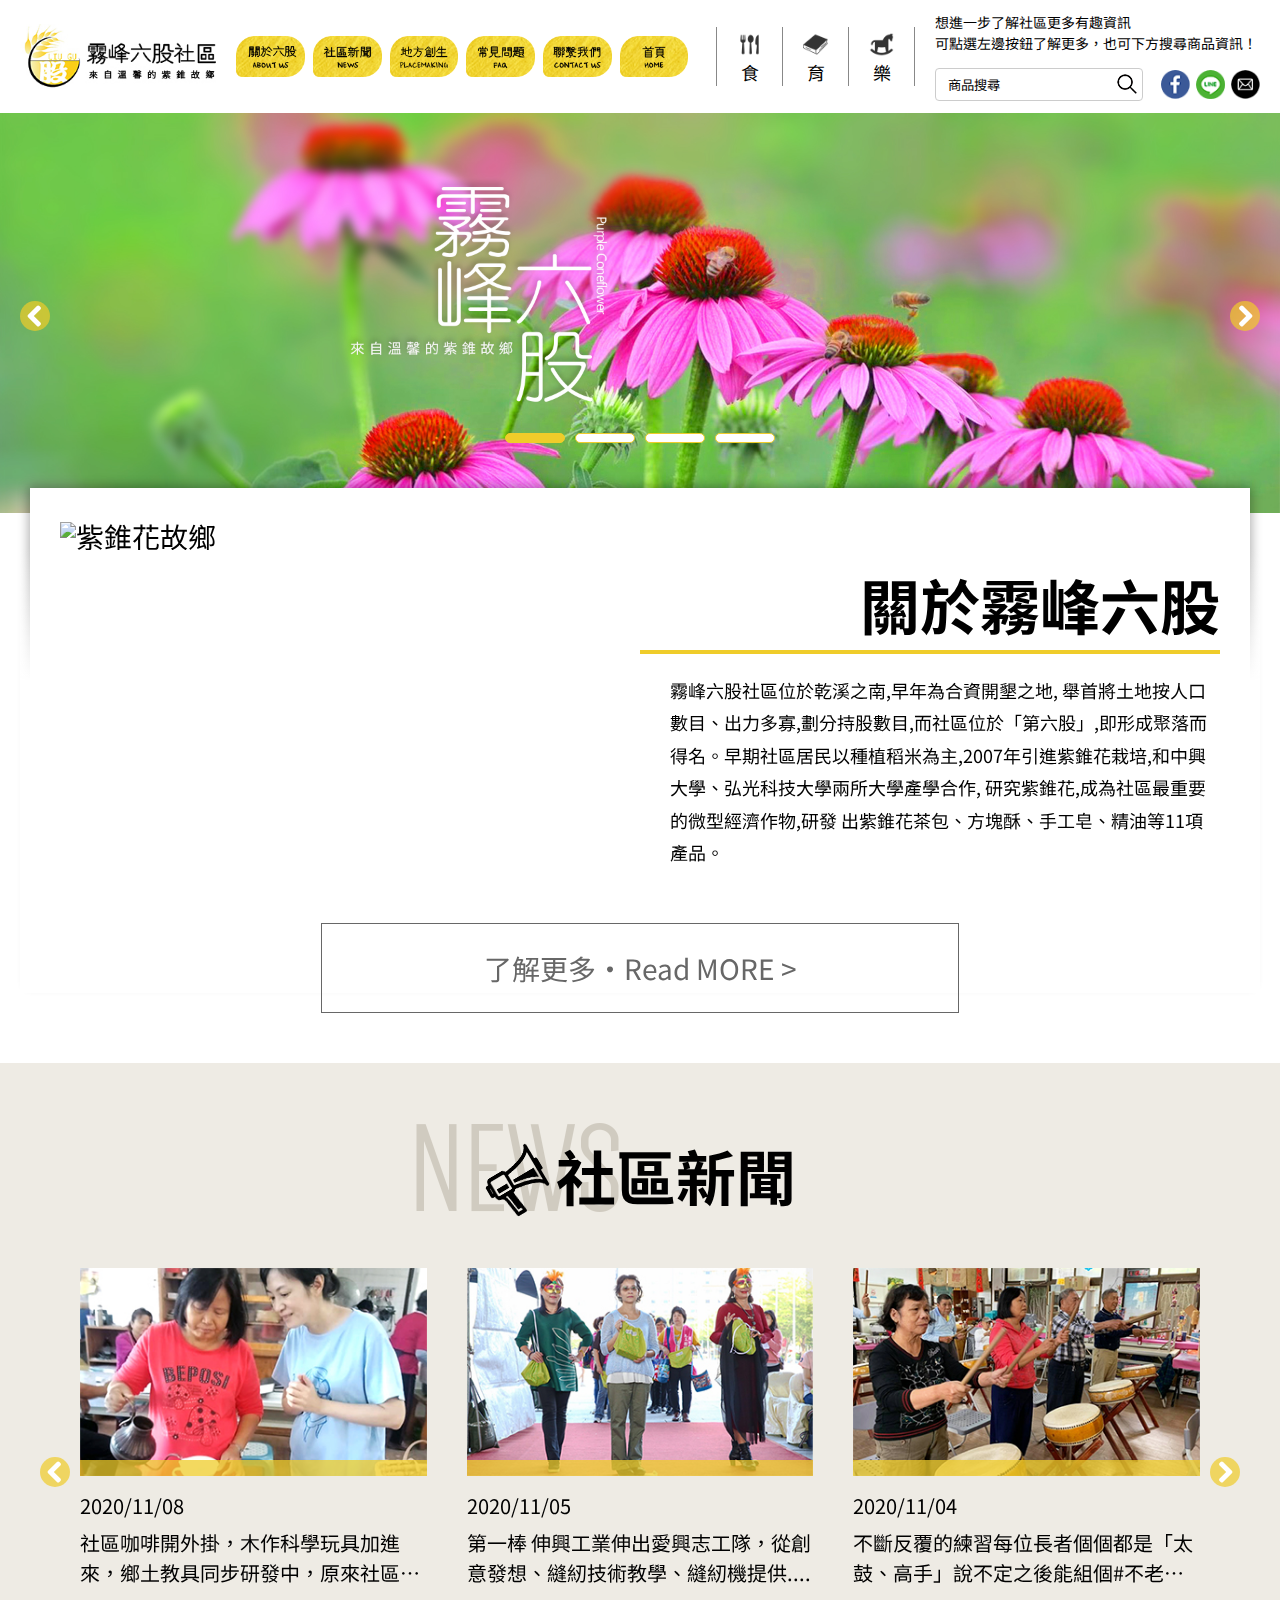
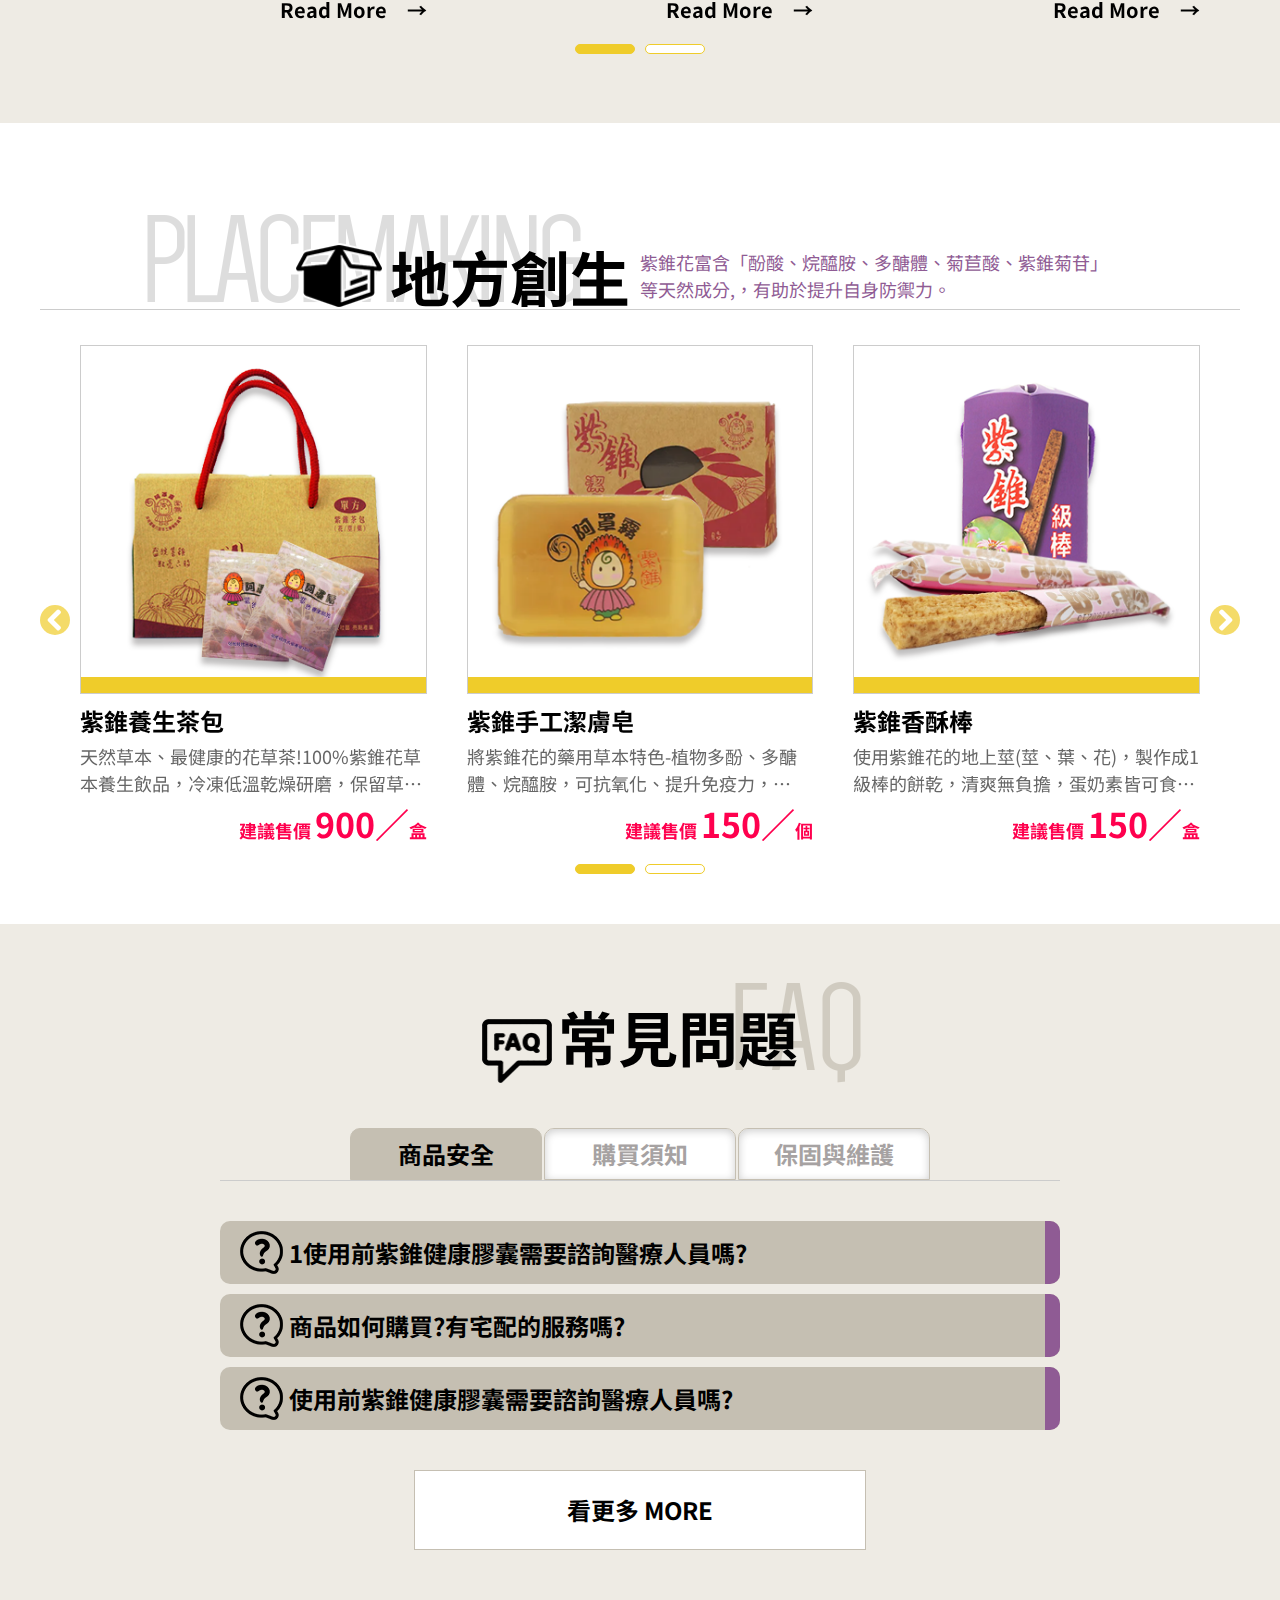
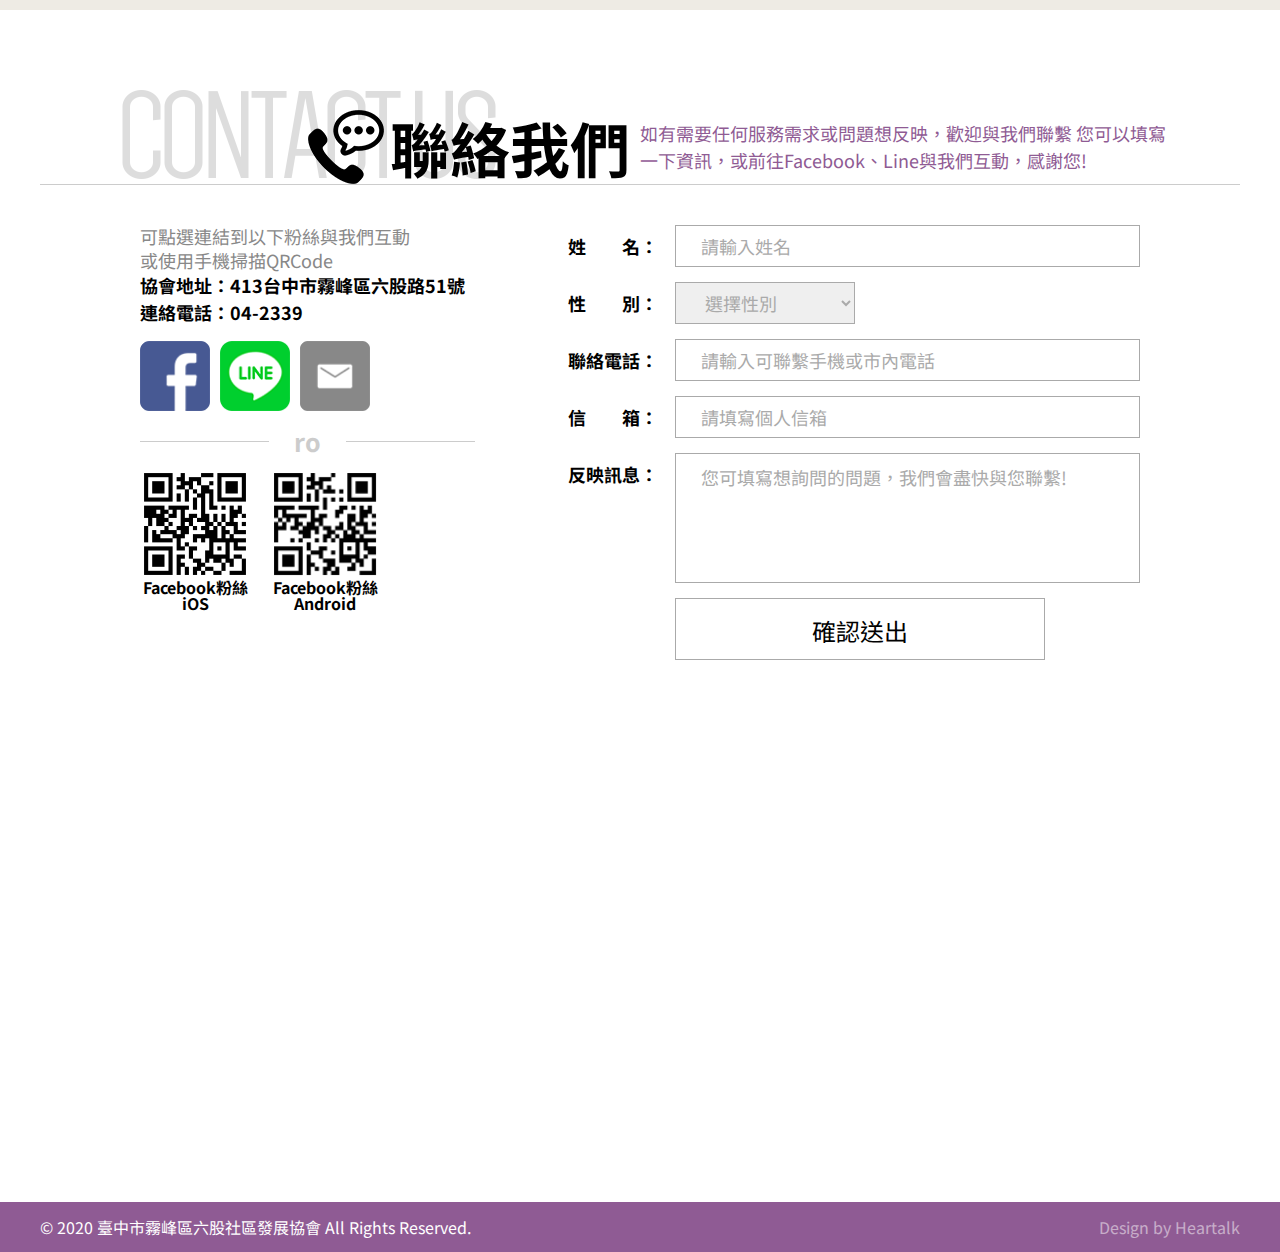
==== index.html @ 90fb8a0f "fix" ====
<!DOCTYPE html>
<html lang="zh-tw">
  <head>
    <meta charset="UTF-8"/>
    <meta name="viewport" content="width=device-width, initial-scale=1.0"/>
    <title>霧峰六股社區</title>
    <link rel="stylesheet" href="./css/css_reset.css"/>
    <link rel="stylesheet" href="./css/owl.carousel.min.css"/>
    <link rel="stylesheet" href="./css/owl.theme.default.min.css"/>
    <link rel="stylesheet" href="./css/index.css"/>
    <link rel="stylesheet" href="./css/header.css"/>
    <link rel="stylesheet" href="./css/onesection.css"/>
    <link rel="stylesheet" href="./css/twosection.css"/>
    <link rel="stylesheet" href="./css/footer.css"/>
    <link rel="icon" type="image/x-icon" href="./images/favicon.ico"/>
  </head>
  <body>
    <header class="header">
      <div class="header-logo"><img src="./images/logo.jpg" alt="logo"/></div>
      <div class="header-nav">
        <div class="menu"><a class="menu-item" id="aboutus" href="#"><img src="./images/btn-1.png" alt="關於六股"/></a><a class="menu-item" id="news" href="#"><img src="./images/btn-2.png" alt="社區新聞"/></a><a class="menu-item" id="product" href="#"><img src="./images/btn-3.png" alt="地方創生"/></a><a class="menu-item" id="faq" href="#"><img src="./images/btn-4.png" alt="常見問題"/></a><a class="menu-item" id="contact" href="#"><img src="./images/btn-5.png" alt="聯繫我們"/></a><a class="menu-item" id="index" href="#"><img src="./images/btn-6.png" alt="首頁"/></a></div>
        <div class="info"><a class="info-item" href="#" target="_blank"><img src="./images/food.png" alt="食"/>
            <p>食</p></a><a class="info-item" href="#" target="_blank"><img src="./images/book.png" alt="育"/>
            <p>育</p></a><a class="info-item" href="#" target="_blank"><img src="./images/toy.png" alt="樂"/>
            <p>樂</p></a></div>
        <div class="other">
          <div class="other-top">想進一步了解社區更多有趣資訊<br/>可點選左邊按鈕了解更多，也可下方搜尋商品資訊！</div>
          <div class="other-bottom">
            <div class="search">
              <input class="searchBox" type="text" placeholder="商品搜尋"/><a class="searchBox-btn" href="#" target="_blank"><img src="./images/zoom.png" alt="放大鏡"/></a>
            </div>
            <div class="social"><a class="social-item" href="#" target="_blank"><img src="./images/fb.png" alt="facebook"/></a><a class="social-item" href="#" target="_blank"><img src="./images/line.png" alt="line"/></a><a class="social-item" href="#" target="_blank"><img src="./images/mail.png" alt="mail"/></a></div>
          </div>
        </div>
      </div>
    </header>
    <section class="banner">
      <div class="carousel-arrow arrow-left" id="banner-left">
        <div class="svg-box">
          <svg x="0px" y="0px" viewBox="0 0 80 80">
            <g>
              <circle class="st0" cx="40" cy="40" r="40"></circle>
              <path class="st1" d="M58.37,43.29l-23.54,23.5c-0.89,0.89-1.97,1.34-3.25,1.34c-1.28,0-2.36-0.45-3.25-1.34l-2.74-2.71    c-0.89-0.94-1.34-2.03-1.34-3.29c0-1.28,0.45-2.36,1.34-3.25L43.13,40L25.58,22.49c-0.89-0.94-1.34-2.03-1.34-3.29    c0-1.28,0.45-2.36,1.34-3.25l2.74-2.71c0.87-0.91,1.95-1.37,3.25-1.37s2.38,0.46,3.25,1.37l23.54,23.51    c0.89,0.89,1.34,1.97,1.34,3.25C59.71,41.25,59.26,42.35,58.37,43.29z"></path>
            </g>
          </svg>
        </div>
      </div>
      <div class="carousel-arrow arrow-right" id="banner-right">
        <div class="svg-box">
          <svg x="0px" y="0px" viewBox="0 0 80 80">
            <g>
              <circle class="st0" cx="40" cy="40" r="40"></circle>
              <path class="st1" d="M58.37,43.29l-23.54,23.5c-0.89,0.89-1.97,1.34-3.25,1.34c-1.28,0-2.36-0.45-3.25-1.34l-2.74-2.71    c-0.89-0.94-1.34-2.03-1.34-3.29c0-1.28,0.45-2.36,1.34-3.25L43.13,40L25.58,22.49c-0.89-0.94-1.34-2.03-1.34-3.29    c0-1.28,0.45-2.36,1.34-3.25l2.74-2.71c0.87-0.91,1.95-1.37,3.25-1.37s2.38,0.46,3.25,1.37l23.54,23.51    c0.89,0.89,1.34,1.97,1.34,3.25C59.71,41.25,59.26,42.35,58.37,43.29z"></path>
            </g>
          </svg>
        </div>
      </div>
      <div class="owl-carousel" id="banner-carousel">
        <div class="banner-item">
          <figure class="pic"><img src="./images/banner01.jpg" alt="banner"/></figure>
        </div>
        <div class="banner-item">
          <figure class="pic"><img src="./images/banner01.jpg" alt="banner"/></figure>
        </div>
        <div class="banner-item">
          <figure class="pic"><img src="./images/banner01.jpg" alt="banner"/></figure>
        </div>
        <div class="banner-item">
          <figure class="pic"><img src="./images/banner01.jpg" alt="banner"/></figure>
        </div>
      </div>
    </section>
    <section class="aboutus">
      <div class="wrapper">
        <div class="about">
          <div class="about-bg"></div>
          <div class="about-main">
            <div class="about-img"><img src="./images/aboutus-img.jpg" alt="紫錐花故鄉"/></div>
            <div class="about-content">
              <div class="title">關於霧峰六股</div>
              <p class="about-text">霧峰六股社區位於乾溪之南,早年為合資開墾之地, 舉首將土地按人口數目、出力多寡,劃分持股數目,而社區位於「第六股」,即形成聚落而得名。早期社區居民以種植稻米為主,2007年引進紫錐花栽培,和中興大學、弘光科技大學兩所大學產學合作, 研究紫錐花,成為社區最重要的微型經濟作物,研發 出紫錐花茶包、方塊酥、手工皂、精油等11項產品。</p>
            </div>
          </div><a class="btn" href="#" target="_blank">了解更多‧Read MORE ></a>
        </div>
      </div>
    </section>
    <section class="news">
      <div class="wrapper">
        <div class="title">
          <div class="main-title">
            <figure class="icon"><img src="./images/news_title_icon.png" alt="大聲公"/></figure>
            <p>社區新聞</p>
          </div>
        </div>
        <div class="news-box">
          <div class="carousel-arrow arrow-left" id="news-left">
            <div class="svg-box">
              <svg x="0px" y="0px" viewBox="0 0 80 80">
                <g>
                  <circle class="st0" cx="40" cy="40" r="40"></circle>
                  <path class="st1" d="M58.37,43.29l-23.54,23.5c-0.89,0.89-1.97,1.34-3.25,1.34c-1.28,0-2.36-0.45-3.25-1.34l-2.74-2.71    c-0.89-0.94-1.34-2.03-1.34-3.29c0-1.28,0.45-2.36,1.34-3.25L43.13,40L25.58,22.49c-0.89-0.94-1.34-2.03-1.34-3.29    c0-1.28,0.45-2.36,1.34-3.25l2.74-2.71c0.87-0.91,1.95-1.37,3.25-1.37s2.38,0.46,3.25,1.37l23.54,23.51    c0.89,0.89,1.34,1.97,1.34,3.25C59.71,41.25,59.26,42.35,58.37,43.29z"></path>
                </g>
              </svg>
            </div>
          </div>
          <div class="carousel-arrow arrow-right" id="news-right">
            <div class="svg-box">
              <svg x="0px" y="0px" viewBox="0 0 80 80">
                <g>
                  <circle class="st0" cx="40" cy="40" r="40"></circle>
                  <path class="st1" d="M58.37,43.29l-23.54,23.5c-0.89,0.89-1.97,1.34-3.25,1.34c-1.28,0-2.36-0.45-3.25-1.34l-2.74-2.71    c-0.89-0.94-1.34-2.03-1.34-3.29c0-1.28,0.45-2.36,1.34-3.25L43.13,40L25.58,22.49c-0.89-0.94-1.34-2.03-1.34-3.29    c0-1.28,0.45-2.36,1.34-3.25l2.74-2.71c0.87-0.91,1.95-1.37,3.25-1.37s2.38,0.46,3.25,1.37l23.54,23.51    c0.89,0.89,1.34,1.97,1.34,3.25C59.71,41.25,59.26,42.35,58.37,43.29z"></path>
                </g>
              </svg>
            </div>
          </div>
          <div class="owl-carousel" id="news-carousel">
            <div class="news-item">
              <figure class="pic"><img src="./images/news01.jpg" alt="news"/></figure>
              <div class="info">
                <div class="date">2020/11/08</div>
                <div class="txt">社區咖啡開外掛，木作科學玩具加進來，鄉土教具同步研發中，原來社區咖啡....</div>
                <div class="more"><a href="#" target="_blank">Read More　→</a></div>
              </div>
            </div>
            <div class="news-item">
              <figure class="pic"><img src="./images/news02.jpg" alt="news"/></figure>
              <div class="info">
                <div class="date">2020/11/05</div>
                <div class="txt">第一棒 伸興工業伸出愛興志工隊，從創意發想、縫紉技術教學、縫紉機提供....</div>
                <div class="more"><a href="#" target="_blank">Read More　→</a></div>
              </div>
            </div>
            <div class="news-item">
              <figure class="pic"><img src="./images/news03.jpg" alt="news"/></figure>
              <div class="info">
                <div class="date">2020/11/04</div>
                <div class="txt">不斷反覆的練習每位長者個個都是「太鼓、高手」說不定之後能組個#不老太鼓隊...</div>
                <div class="more"><a href="#" target="_blank">Read More　→</a></div>
              </div>
            </div>
            <div class="news-item">
              <figure class="pic"><img src="./images/news01.jpg" alt="news"/></figure>
              <div class="info">
                <div class="date">2020/11/08</div>
                <div class="txt">社區咖啡開外掛，木作科學玩具加進來，鄉土教具同步研發中，原來社區咖啡....</div>
                <div class="more"><a href="#" target="_blank">Read More　→</a></div>
              </div>
            </div>
          </div>
        </div>
      </div>
    </section>
    <section class="product">
      <div class="wrapper">
        <div class="title">
          <div class="main-title">
            <figure class="icon"><img src="./images/product_title_icon.png" alt="包裹"/></figure>
            <p>地方創生</p>
          </div>
          <div class="title-intro">
            <p>紫錐花富含「酚酸、烷醯胺、多醣體、菊苣酸、紫錐菊苷」等天然成分,，有助於提升自身防禦力。</p>
          </div>
        </div>
        <div class="product-box">
          <div class="carousel-arrow arrow-left" id="product-left">
            <div class="svg-box">
              <svg x="0px" y="0px" viewBox="0 0 80 80">
                <g>
                  <circle class="st0" cx="40" cy="40" r="40"></circle>
                  <path class="st1" d="M58.37,43.29l-23.54,23.5c-0.89,0.89-1.97,1.34-3.25,1.34c-1.28,0-2.36-0.45-3.25-1.34l-2.74-2.71    c-0.89-0.94-1.34-2.03-1.34-3.29c0-1.28,0.45-2.36,1.34-3.25L43.13,40L25.58,22.49c-0.89-0.94-1.34-2.03-1.34-3.29    c0-1.28,0.45-2.36,1.34-3.25l2.74-2.71c0.87-0.91,1.95-1.37,3.25-1.37s2.38,0.46,3.25,1.37l23.54,23.51    c0.89,0.89,1.34,1.97,1.34,3.25C59.71,41.25,59.26,42.35,58.37,43.29z"></path>
                </g>
              </svg>
            </div>
          </div>
          <div class="carousel-arrow arrow-right" id="product-right">
            <div class="svg-box">
              <svg x="0px" y="0px" viewBox="0 0 80 80">
                <g>
                  <circle class="st0" cx="40" cy="40" r="40"></circle>
                  <path class="st1" d="M58.37,43.29l-23.54,23.5c-0.89,0.89-1.97,1.34-3.25,1.34c-1.28,0-2.36-0.45-3.25-1.34l-2.74-2.71    c-0.89-0.94-1.34-2.03-1.34-3.29c0-1.28,0.45-2.36,1.34-3.25L43.13,40L25.58,22.49c-0.89-0.94-1.34-2.03-1.34-3.29    c0-1.28,0.45-2.36,1.34-3.25l2.74-2.71c0.87-0.91,1.95-1.37,3.25-1.37s2.38,0.46,3.25,1.37l23.54,23.51    c0.89,0.89,1.34,1.97,1.34,3.25C59.71,41.25,59.26,42.35,58.37,43.29z"></path>
                </g>
              </svg>
            </div>
          </div>
          <div class="owl-carousel" id="product-carousel">
            <div class="product-item">
              <div class="pic" style="background-image: url('./images/product_pic_01.png')"></div>
              <div class="info">
                <div class="name">紫錐養生茶包</div>
                <div class="txt">天然草本、最健康的花草茶!100%紫錐花草本養生飲品，冷凍低溫乾燥研磨，保留草本營....</div>
                <div class="price">建議售價  <span class="big">900／</span>盒</div>
              </div>
            </div>
            <div class="product-item">
              <div class="pic" style="background-image: url('./images/product_pic_02.png')"></div>
              <div class="info">
                <div class="name">紫錐手工潔膚皂</div>
                <div class="txt">將紫錐花的藥用草本特色-植物多酚、多醣體、烷醯胺，可抗氧化、提升免疫力，100%紫錐花...</div>
                <div class="price">建議售價 <span class="big">150／</span>個</div>
              </div>
            </div>
            <div class="product-item">
              <div class="pic" style="background-image: url('./images/product_pic_03.png')"></div>
              <div class="info">
                <div class="name">紫錐香酥棒</div>
                <div class="txt">使用紫錐花的地上莖(莖、葉、花)，製作成1級棒的餅乾，清爽無負擔，蛋奶素皆可食用....</div>
                <div class="price">建議售價 <span class="big">150／</span>盒</div>
              </div>
            </div>
            <div class="product-item">
              <div class="pic" style="background-image: url('./images/product_pic_03.png')"></div>
              <div class="info">
                <div class="name">紫錐香酥棒</div>
                <div class="txt">使用紫錐花的地上莖(莖、葉、花)，製作成1級棒的餅乾，清爽無負擔，蛋奶素皆可食用....</div>
                <div class="price">建議售價 <span class="big">150／</span>盒</div>
              </div>
            </div>
          </div>
        </div>
      </div>
    </section>
    <section class="faq">
      <div class="wrapper">
        <div class="title">
          <div class="main-title">
            <figure class="icon"><img src="./images/faq_title_icon.png" alt="FAQ"/></figure>
            <p>常見問題</p>
          </div>
        </div>
        <div class="tab-box">
          <div class="tab active">商品安全</div>
          <div class="tab">購買須知</div>
          <div class="tab">保固與維護</div>
        </div>
        <div class="faq-content">
          <div class="faq-box">
            <div class="faq-item">
              <div class="faq-ques">
                <figure class="icon"><img src="./images/faq_ques_icon.png" alt="問號"/></figure>
                <p>1使用前紫錐健康膠囊需要諮詢醫療人員嗎?</p>
              </div>
              <div class="faq-ans">
                <p>有自體免疫疾病者、對菊科過敏者、懷孕婦女、二歲以下之幼童、糖尿病第一型患者,建議使用前先諮詢 醫療人員喔。</p>
              </div>
            </div>
            <div class="faq-item">
              <div class="faq-ques">
                <figure class="icon"><img src="./images/faq_ques_icon.png" alt="問號"/></figure>
                <p>商品如何購買?有宅配的服務嗎?</p>
              </div>
              <div class="faq-ans">
                <p>有自體免疫疾病者、對菊科過敏者、懷孕婦女、二歲以下之幼童、糖尿病第一型患者,建議使用前先諮詢 醫療人員喔。</p>
              </div>
            </div>
            <div class="faq-item">
              <div class="faq-ques">
                <figure class="icon"><img src="./images/faq_ques_icon.png" alt="問號"/></figure>
                <p>使用前紫錐健康膠囊需要諮詢醫療人員嗎?</p>
              </div>
              <div class="faq-ans">
                <p>有自體免疫疾病者、對菊科過敏者、懷孕婦女、二歲以下之幼童、糖尿病第一型患者,建議使用前先諮詢 醫療人員喔。</p>
              </div>
            </div>
          </div>
          <div class="faq-box">
            <div class="faq-item">
              <div class="faq-ques">
                <figure class="icon"><img src="./images/faq_ques_icon.png" alt="問號"/></figure>
                <p>2使用前紫錐健康膠囊需要諮詢醫療人員嗎?</p>
              </div>
              <div class="faq-ans">
                <p>有自體免疫疾病者、對菊科過敏者、懷孕婦女、二歲以下之幼童、糖尿病第一型患者,建議使用前先諮詢 醫療人員喔。</p>
              </div>
            </div>
            <div class="faq-item">
              <div class="faq-ques">
                <figure class="icon"><img src="./images/faq_ques_icon.png" alt="問號"/></figure>
                <p>商品如何購買?有宅配的服務嗎?</p>
              </div>
              <div class="faq-ans">
                <p>有自體免疫疾病者、對菊科過敏者、懷孕婦女、二歲以下之幼童、糖尿病第一型患者,建議使用前先諮詢 醫療人員喔。</p>
              </div>
            </div>
            <div class="faq-item">
              <div class="faq-ques">
                <figure class="icon"><img src="./images/faq_ques_icon.png" alt="問號"/></figure>
                <p>使用前紫錐健康膠囊需要諮詢醫療人員嗎?</p>
              </div>
              <div class="faq-ans">
                <p>有自體免疫疾病者、對菊科過敏者、懷孕婦女、二歲以下之幼童、糖尿病第一型患者,建議使用前先諮詢 醫療人員喔。</p>
              </div>
            </div>
          </div>
          <div class="faq-box">
            <div class="faq-item">
              <div class="faq-ques">
                <figure class="icon"><img src="./images/faq_ques_icon.png" alt="問號"/></figure>
                <p>3使用前紫錐健康膠囊需要諮詢醫療人員嗎?</p>
              </div>
              <div class="faq-ans">
                <p>有自體免疫疾病者、對菊科過敏者、懷孕婦女、二歲以下之幼童、糖尿病第一型患者,建議使用前先諮詢 醫療人員喔。</p>
              </div>
            </div>
            <div class="faq-item">
              <div class="faq-ques">
                <figure class="icon"><img src="./images/faq_ques_icon.png" alt="問號"/></figure>
                <p>商品如何購買?有宅配的服務嗎?</p>
              </div>
              <div class="faq-ans">
                <p>有自體免疫疾病者、對菊科過敏者、懷孕婦女、二歲以下之幼童、糖尿病第一型患者,建議使用前先諮詢 醫療人員喔。</p>
              </div>
            </div>
            <div class="faq-item">
              <div class="faq-ques">
                <figure class="icon"><img src="./images/faq_ques_icon.png" alt="問號"/></figure>
                <p>使用前紫錐健康膠囊需要諮詢醫療人員嗎?</p>
              </div>
              <div class="faq-ans">
                <p>有自體免疫疾病者、對菊科過敏者、懷孕婦女、二歲以下之幼童、糖尿病第一型患者,建議使用前先諮詢 醫療人員喔。</p>
              </div>
            </div>
          </div>
        </div><a class="more-btn" href="#" target="_blank">看更多 MORE</a>
      </div>
    </section>
    <section class="contact">
      <div class="wrapper">
        <div class="title">
          <div class="main-title">
            <figure class="icon"><img src="./images/contact_title_icon.png" alt="電話"/></figure>
            <p>聯絡我們</p>
          </div>
          <div class="title-intro">
            <p>如有需要任何服務需求或問題想反映，歡迎與我們聯繫 您可以填寫一下資訊，或前往Facebook、Line與我們互動，感謝您! </p>
          </div>
        </div>
        <div class="main">
          <form class="form" action="">
            <div class="row">
              <label for="">姓　　名：</label>
              <input type="text" placeholder="請輸入姓名"/>
            </div>
            <div class="row">
              <label for="">性　　別：</label>
              <select name="">
                <option value="">選擇性別</option>
                <option value="">男</option>
                <option value="">女</option>
              </select>
            </div>
            <div class="row">
              <label for="">聯絡電話：</label>
              <input type="text" placeholder="請輸入可聯繫手機或市內電話"/>
            </div>
            <div class="row">
              <label for="">信　　箱：</label>
              <input type="text" placeholder="請填寫個人信箱"/>
            </div>
            <div class="row">
              <label for="">反映訊息：</label>
              <textarea name="" placeholder="您可填寫想詢問的問題，我們會盡快與您聯繫!"></textarea>
            </div>
            <input class="submit-btn" type="submit" value="確認送出"/>
          </form>
          <div class="contact-info">
            <div class="gray-txt">可點選連結到以下粉絲與我們互動<br/>或使用手機掃描QRCode</div>
            <div class="txt">
               協會地址：413台中市霧峰區六股路51號<br/>連絡電話：04-2339</div>
            <div class="icon-box"><a class="icon" href="#" target="_blank">
                <figure><img src="./images/contact_fb.png" alt="fb"/></figure></a><a class="icon" href="#" target="_blank">
                <figure><img src="./images/contact_line.png" alt="line"/></figure></a><a class="icon" href="#" target="_blank">
                <figure><img src="./images/contact_mail.png" alt="mail"/></figure></a></div>
            <div class="separate">
              <p>ro</p>
            </div>
            <div class="qrcode-box">
              <div class="qrcode">
                <figure><img src="./images/contact_qrcode_01.png" alt="qrcode"/></figure>
                <p>
                   Facebook粉絲<br/>iOS</p>
              </div>
              <div class="qrcode">
                <figure><img src="./images/contact_qrcode_02.png" alt="qrcode"/></figure>
                <p>
                   Facebook粉絲<br/>Android</p>
              </div>
            </div>
          </div>
        </div>
      </div>
    </section>
    <section class="map">
      <iframe src="https://www.google.com/maps/embed?pb=!1m18!1m12!1m3!1d3643.80747257048!2d120.68768261551425!3d24.037853483649968!2m3!1f0!2f0!3f0!3m2!1i1024!2i768!4f13.1!3m3!1m2!1s0x34693b21862d406b%3A0x53831c494335f3b1!2z6Ie65Lit5biC6Zyn5bOw5Y2A5YWt6IKh56S-5Y2A55m85bGV5Y2U5pyD!5e0!3m2!1szh-TW!2stw!4v1608738073331!5m2!1szh-TW!2stw"></iframe>
    </section>
    <footer>
      <div class="wrapper">
        <div class="copyright">© 2020 臺中市霧峰區六股社區發展協會 All Rights Reserved. </div>
        <div class="design">Design by Heartalk</div>
      </div>
    </footer>
    <script src="https://cdnjs.cloudflare.com/ajax/libs/jquery/3.5.1/jquery.min.js"></script>
    <script src="./js/libs/owl.carousel.min.js"></script>
    <script src="./js/onesection.js"></script>
    <script src="./js/twosection.js"></script>
  </body>
</html>
---- css/index.css ----
@import url("https://fonts.googleapis.com/css?family=Noto+Sans+TC:400,500,700,900");
@import url("https://fonts.googleapis.com/css?family=Noto+Serif+TC:400,500,600,700,900");
* {
  font-family: "Noto Sans TC", "Noto Serif TC", sans-serif;
}

* {
  vertical-align: middle;
}

img {
  width: 100%;
  vertical-align: middle;
}

html {
  font-size: 28px;
}
@media only screen and (max-width: 768px) {
  html {
    font-size: 18px;
  }
}

.owl-dots {
  padding: 10px 0;
  text-align: center;
}
.owl-dots .owl-dot {
  width: 60px;
  height: 10px;
  background-color: #fff !important;
  border: 1px solid #efcc2a !important;
  border-radius: 5px;
  margin: 0 5px;
}
.owl-dots .owl-dot.active {
  background-color: #efcc2a !important;
}
.owl-dots .owl-dot:focus {
  outline: none;
}
@media only screen and (max-width: 768px) {
  .owl-dots {
    padding: 10px 0;
  }
  .owl-dots .owl-dot {
    width: 30px;
    height: 8px;
    border-radius: 4px;
  }
}

.carousel-arrow {
  width: 60px;
  height: 60px;
  position: absolute;
  top: 0;
  bottom: 0;
  margin: auto;
  z-index: 5;
  cursor: pointer;
}
.carousel-arrow .svg-box {
  width: 100%;
  height: 100%;
}
.carousel-arrow .svg-box .st0 {
  fill: rgba(239, 204, 42, 0.7);
  -webkit-transition: 0.3s;
  -o-transition: 0.3s;
  transition: 0.3s;
}
.carousel-arrow .svg-box .st1 {
  fill: #fff;
}
.carousel-arrow .svg-box:hover .st0 {
  fill: #efcc2a;
}
.carousel-arrow.arrow-left {
  left: 20px;
}
.carousel-arrow.arrow-left svg {
  -webkit-transform: rotateZ(180deg);
      -ms-transform: rotate(180deg);
          transform: rotateZ(180deg);
}
.carousel-arrow.arrow-right {
  right: 20px;
}
---- css/header.css ----
.header {
  position: fixed;
  top: 0;
  left: 0;
  right: 0;
  display: -webkit-box;
  display: -ms-flexbox;
  display: flex;
  -webkit-box-pack: justify;
      -ms-flex-pack: justify;
          justify-content: space-between;
  -webkit-box-align: center;
      -ms-flex-align: center;
          align-items: center;
  padding: 12px 0;
  background-color: #fff;
  z-index: 99;
}
.header-logo {
  padding: 0 20px;
}
.header-nav {
  display: -webkit-box;
  display: -ms-flexbox;
  display: flex;
  -webkit-box-align: center;
      -ms-flex-align: center;
          align-items: center;
}
.header img {
  display: block;
}
.header .menu {
  display: -webkit-box;
  display: -ms-flexbox;
  display: flex;
  -webkit-box-flex: 2.5;
      -ms-flex: 2.5;
          flex: 2.5;
}
.header .menu-item {
  -webkit-box-flex: 1;
      -ms-flex: 1;
          flex: 1;
  margin-left: 8px;
}
.header .menu-item:first-of-type {
  margin-left: 0;
}
.header .info {
  display: -webkit-box;
  display: -ms-flexbox;
  display: flex;
  -webkit-box-flex: 1.1;
      -ms-flex: 1.1;
          flex: 1.1;
  margin-left: 28px;
}
.header .info-item {
  -webkit-box-flex: 1;
      -ms-flex: 1;
          flex: 1;
  padding: 5px 20px;
  font-size: 18px;
  text-align: center;
  text-decoration: none;
  color: #000;
  border-left: 1px solid #888;
}
.header .info-item:last-of-type {
  border-right: 1px solid #888;
}
.header .info-item p {
  margin-top: 6px;
}
.header .other {
  -webkit-box-flex: 1.3;
      -ms-flex: 1.3;
          flex: 1.3;
  -webkit-box-sizing: border-box;
          box-sizing: border-box;
  min-width: 365px;
  padding: 0 20px;
  font-size: 14px;
  line-height: 1.5;
}
.header .other-bottom {
  display: -webkit-box;
  display: -ms-flexbox;
  display: flex;
  -webkit-box-pack: justify;
      -ms-flex-pack: justify;
          justify-content: space-between;
  -webkit-box-align: center;
      -ms-flex-align: center;
          align-items: center;
  margin-top: 14px;
}
.header .search {
  position: relative;
  -webkit-box-flex: 0;
      -ms-flex: 0 1 226px;
          flex: 0 1 226px;
}
.header .searchBox {
  -webkit-box-sizing: border-box;
          box-sizing: border-box;
  width: 100%;
  padding: 6px 30px 6px 12px;
  border-radius: 4px;
  border: 1px solid #ccc;
  outline: none;
}
.header .searchBox::-webkit-input-placeholder {
  color: #000;
}
.header .searchBox::-moz-placeholder {
  color: #000;
}
.header .searchBox:-ms-input-placeholder {
  color: #000;
}
.header .searchBox::-ms-input-placeholder {
  color: #000;
}
.header .searchBox::placeholder {
  color: #000;
}
.header .searchBox-btn {
  position: absolute;
  top: 6px;
  right: 6px;
}
.header .social {
  display: -webkit-box;
  display: -ms-flexbox;
  display: flex;
  margin-left: 18px;
}
.header .social-item {
  -webkit-box-flex: 0;
      -ms-flex: 0 1 32px;
          flex: 0 1 32px;
  margin-left: 6px;
}
.header .social-item:first-of-type {
  margin-left: 0;
}
---- css/onesection.css ----
@import url("https://fonts.googleapis.com/css?family=Noto+Sans+TC:400,500,700,900");
@import url("https://fonts.googleapis.com/css?family=Noto+Serif+TC:400,500,600,700,900");
* {
  font-family: "Noto Sans TC", "Noto Serif TC", sans-serif;
}

section.banner {
  position: relative;
  margin-top: 113px;
}
section.banner .carousel-arrow {
  width: 30px;
  height: 30px;
}
section.banner .carousel-arrow.arrow-left {
  left: 20px;
}
section.banner .carousel-arrow.arrow-right {
  right: 20px;
}
section.banner .owl-dots {
  position: absolute;
  left: 50%;
  bottom: 70px;
  -webkit-transform: translateX(-50%);
      -ms-transform: translateX(-50%);
          transform: translateX(-50%);
  padding: 0;
  line-height: 0;
}

section.aboutus {
  position: relative;
  margin-top: 5px;
  padding-bottom: 50px;
  z-index: 10;
}
section.aboutus .wrapper {
  -webkit-box-sizing: border-box;
          box-sizing: border-box;
  max-width: 1240px;
  margin: auto;
  padding: 0 40px;
}
section.aboutus .about {
  position: relative;
}
section.aboutus .about-bg {
  position: absolute;
  top: -30px;
  left: -30px;
  width: calc(100% + 60px);
  height: 100%;
  background-color: #fff;
  -webkit-box-shadow: 0 0 10px 2px rgba(0, 0, 0, 0.3);
          box-shadow: 0 0 10px 2px rgba(0, 0, 0, 0.3);
}
section.aboutus .about-bg:before {
  content: "";
  display: block;
  position: absolute;
  bottom: -10px;
  left: -10px;
  width: calc(100% + 20px);
  height: 90%;
  background-image: -webkit-gradient(linear, left top, left bottom, color-stop(0, rgba(225, 225, 225, 0)), color-stop(30%, #fff));
  background-image: -o-linear-gradient(top, rgba(225, 225, 225, 0) 0, #fff 30%);
  background-image: linear-gradient(to bottom, rgba(225, 225, 225, 0) 0, #fff 30%);
}
section.aboutus .about-main {
  position: relative;
  display: -webkit-box;
  display: -ms-flexbox;
  display: flex;
  z-index: 5;
}
section.aboutus .about-img, section.aboutus .about-content {
  -webkit-box-flex: 1;
      -ms-flex: 1;
          flex: 1;
}
section.aboutus .about-text {
  margin-top: 20px;
  margin-left: 30px;
  font-size: 18px;
  line-height: 1.8;
}
section.aboutus .title {
  position: relative;
  padding-top: 50px;
  padding-bottom: 10px;
  font-size: 60px;
  font-weight: bold;
  line-height: 1.2;
  text-align: right;
  border-bottom: 4px solid #efcc2a;
  background-image: url(../images/aboutus-title.png);
  background-repeat: no-repeat;
  background-position: 24px center;
}
section.aboutus .btn {
  position: relative;
  -webkit-box-sizing: border-box;
          box-sizing: border-box;
  display: block;
  width: 55%;
  margin: 55px auto 0 auto;
  padding: 30px;
  font-size: 28px;
  color: #676767;
  text-align: center;
  text-decoration: none;
  border: 1px solid #676767;
}

section.news {
  background-color: rgba(222, 216, 201, 0.5);
  padding-top: 55px;
  padding-bottom: 55px;
}
section.news .wrapper {
  -webkit-box-sizing: border-box;
          box-sizing: border-box;
  max-width: 1240px;
  margin: auto;
  padding: 0 20px;
}
section.news .news-box {
  position: relative;
  width: calc(100% - 80px);
  margin: auto;
  margin-top: 36px;
}
section.news .news-box .carousel-arrow {
  width: 30px;
  height: 30px;
}
section.news .news-box .carousel-arrow.arrow-left {
  left: -40px;
}
section.news .news-box .carousel-arrow.arrow-right {
  right: -40px;
}
section.news .title {
  padding: 20px 0;
  text-align: center;
  position: relative;
  z-index: 1;
}
section.news .title .main-title {
  position: relative;
  display: inline-block;
}
section.news .title .main-title:before {
  content: "";
  display: block;
  width: 203px;
  height: 89px;
  background-image: url("../images/news_title_en.png");
  background-repeat: no-repeat;
  background-position: center center;
  background-size: contain;
  position: absolute;
  bottom: 0;
  left: -22%;
  z-index: -1;
}
section.news .title .main-title figure.icon {
  width: 65px;
  -webkit-transform: translateY(5px);
      -ms-transform: translateY(5px);
          transform: translateY(5px);
  display: inline-block;
  vertical-align: middle;
}
section.news .title .main-title p {
  font-size: 60px;
  font-weight: bold;
  display: inline-block;
  vertical-align: middle;
}
section.news .pic {
  position: relative;
}
section.news .pic:before {
  content: "";
  position: absolute;
  bottom: 0;
  left: 0;
  display: block;
  width: 100%;
  height: 16px;
  background-color: #efcc2a;
  opacity: 0.75;
}
section.news .info {
  margin-top: 20px;
  font-size: 20px;
}
section.news .info .txt {
  margin-top: 12px;
  line-height: 1.5;
  overflow: hidden;
  -o-text-overflow: ellipsis;
     text-overflow: ellipsis;
  display: -webkit-box;
  -webkit-box-orient: vertical;
  -webkit-line-clamp: 2;
}
section.news .info .more {
  margin-top: 12px;
  font-weight: bold;
  text-align: right;
}
section.news .info .more a {
  color: #000;
  text-decoration: none;
}
---- css/twosection.css ----
@import url("https://fonts.googleapis.com/css?family=Noto+Sans+TC:400,500,700,900");
@import url("https://fonts.googleapis.com/css?family=Noto+Serif+TC:400,500,600,700,900");
* {
  font-family: "Noto Sans TC", "Noto Serif TC", sans-serif;
}

section.product .wrapper {
  max-width: 1200px;
  padding-top: 120px;
  margin: auto;
}
section.product .wrapper .title {
  border-bottom: 1px solid #ccc;
  display: -webkit-box;
  display: -ms-flexbox;
  display: flex;
  -webkit-box-pack: center;
      -ms-flex-pack: center;
          justify-content: center;
  -webkit-box-align: center;
      -ms-flex-align: center;
          align-items: center;
}
section.product .wrapper .title .main-title {
  width: 460px;
  position: relative;
  text-align: right;
}
section.product .wrapper .title .main-title:before {
  content: "";
  display: block;
  width: 434px;
  height: 90px;
  background-image: url("../images/product_title_en.png");
  background-repeat: no-repeat;
  background-position: center center;
  background-size: contain;
  position: absolute;
  bottom: 5px;
  left: -5%;
  z-index: -1;
}
section.product .wrapper .title .main-title figure.icon {
  width: 90px;
  display: inline-block;
  vertical-align: middle;
}
section.product .wrapper .title .main-title p {
  font-size: 60px;
  font-weight: bold;
  display: inline-block;
  vertical-align: middle;
}
section.product .wrapper .title .title-intro {
  width: 460px;
  padding: 0 10px;
}
section.product .wrapper .title .title-intro p {
  font-size: 18px;
  line-height: 1.5;
  color: #8f5b94;
}
section.product .wrapper .product-box {
  width: calc(100% - 80px);
  margin: auto;
  padding: 35px 0;
  position: relative;
}
section.product .wrapper .product-box .carousel-arrow {
  width: 30px;
  height: 30px;
}
section.product .wrapper .product-box .carousel-arrow.arrow-left {
  left: -40px;
}
section.product .wrapper .product-box .carousel-arrow.arrow-right {
  right: -40px;
}
section.product .wrapper .product-box .product-item {
  width: 100%;
}
section.product .wrapper .product-box .product-item .pic {
  width: 100%;
  padding-bottom: 100%;
  border: 1px solid #ccc;
  background-size: contain;
  background-repeat: no-repeat;
  background-position: center center;
  position: relative;
  -webkit-box-sizing: border-box;
          box-sizing: border-box;
}
section.product .wrapper .product-box .product-item .pic:before {
  content: "";
  display: block;
  width: 100%;
  height: 16px;
  background-color: #efcc2a;
  position: absolute;
  bottom: 0;
  left: 0;
}
section.product .wrapper .product-box .product-item .info {
  padding-top: 15px;
}
section.product .wrapper .product-box .product-item .info .name {
  font-size: 24px;
  font-weight: bold;
  padding-bottom: 10px;
}
section.product .wrapper .product-box .product-item .info .txt {
  font-size: 18px;
  line-height: 1.5;
  color: #666;
  margin-bottom: 10px;
  overflow: hidden;
  -o-text-overflow: ellipsis;
     text-overflow: ellipsis;
  display: -webkit-box;
  -webkit-box-orient: vertical;
  -webkit-line-clamp: 2;
}
section.product .wrapper .product-box .product-item .info .price {
  font-size: 18px;
  font-weight: bold;
  color: #ff004e;
  text-align: right;
}
section.product .wrapper .product-box .product-item .info .price span.big {
  font-size: 34px;
}
@media only screen and (max-width: 1260px) {
  section.product .wrapper .title {
    display: block;
    position: relative;
    margin-bottom: 60px;
  }
  section.product .wrapper .title .main-title {
    width: 460px;
    margin: auto;
  }
  section.product .wrapper .title .title-intro {
    position: absolute;
    right: 0;
  }
}
@media only screen and (max-width: 640px) {
  section.product .wrapper .title {
    margin-bottom: 30px;
  }
  section.product .wrapper .title .main-title {
    width: 100%;
    margin: auto;
    text-align: center;
  }
  section.product .wrapper .title .main-title:before {
    width: 155px;
    height: 42px;
    left: 2%;
  }
  section.product .wrapper .title .main-title figure.icon {
    width: 50px;
  }
  section.product .wrapper .title .main-title p {
    font-size: 30px;
  }
  section.product .wrapper .title .title-intro {
    width: 100%;
    -webkit-box-sizing: border-box;
            box-sizing: border-box;
  }
  section.product .wrapper .title .title-intro p {
    font-size: 12px;
  }
  section.product .wrapper .product-box {
    padding: 15px 0;
  }
  section.product .wrapper .product-box .carousel-arrow {
    width: 25px;
    height: 25px;
  }
  section.product .wrapper .product-box .carousel-arrow.arrow-left {
    left: -30px;
  }
  section.product .wrapper .product-box .carousel-arrow.arrow-right {
    right: -30px;
  }
  section.product .wrapper .product-box .product-item .pic:before {
    height: 8px;
  }
  section.product .wrapper .product-box .product-item .info .name {
    font-size: 18px;
    padding-bottom: 5px;
  }
  section.product .wrapper .product-box .product-item .info .txt {
    font-size: 14px;
    padding-bottom: 5px;
  }
  section.product .wrapper .product-box .product-item .info .price {
    font-size: 14px;
  }
  section.product .wrapper .product-box .product-item .info .price span.big {
    font-size: 28px;
  }
}

section.faq {
  background-color: rgba(222, 216, 201, 0.5);
}
section.faq .wrapper {
  width: calc(100% - 30px);
  max-width: 840px;
  padding: 60px 0;
  margin: auto;
}
section.faq .wrapper .title {
  padding: 20px 0;
  text-align: center;
  position: relative;
  z-index: 1;
}
section.faq .wrapper .title .main-title {
  position: relative;
  display: inline-block;
}
section.faq .wrapper .title .main-title:before {
  content: "";
  display: block;
  width: 126px;
  height: 101px;
  background-image: url("../images/faq_title_en.png");
  background-repeat: no-repeat;
  background-position: center center;
  background-size: contain;
  position: absolute;
  bottom: -15px;
  right: -20%;
  z-index: -1;
}
section.faq .wrapper .title .main-title figure.icon {
  width: 70px;
  -webkit-transform: translateY(15px);
      -ms-transform: translateY(15px);
          transform: translateY(15px);
  display: inline-block;
  vertical-align: middle;
}
section.faq .wrapper .title .main-title p {
  font-size: 60px;
  font-weight: bold;
  display: inline-block;
  vertical-align: middle;
}
section.faq .wrapper .tab-box {
  margin: 40px 0;
  border-bottom: 1px solid #ccc;
  font-size: 0;
  text-align: center;
}
section.faq .wrapper .tab-box .tab {
  width: 190px;
  margin: 0 1px;
  font-size: 24px;
  line-height: 50px;
  font-weight: bold;
  color: #a6a2a2;
  background-color: #fff;
  border: 1px solid #c5bfb2;
  -webkit-box-shadow: 0 2px 8px rgba(6, 0, 1, 0.2) inset;
          box-shadow: 0 2px 8px rgba(6, 0, 1, 0.2) inset;
  border-radius: 10px 10px 0 0;
  cursor: pointer;
  display: inline-block;
  vertical-align: middle;
}
section.faq .wrapper .tab-box .tab.active {
  color: #000;
  background-color: #c5bfb2;
  -webkit-box-shadow: none;
          box-shadow: none;
}
section.faq .wrapper .faq-content {
  width: 100%;
}
section.faq .wrapper .faq-content .faq-box {
  width: 100%;
  display: none;
}
section.faq .wrapper .faq-content .faq-box:nth-child(1) {
  display: block;
}
section.faq .wrapper .faq-content .faq-box .faq-item {
  width: 100%;
  margin: 10px 0;
}
section.faq .wrapper .faq-content .faq-box .faq-item .faq-ques {
  width: 100%;
  padding: 10px 20px;
  background-color: #c5bfb2;
  -webkit-box-sizing: border-box;
          box-sizing: border-box;
  border-radius: 10px;
  overflow: hidden;
  position: relative;
  cursor: pointer;
}
section.faq .wrapper .faq-content .faq-box .faq-item .faq-ques:before {
  content: "";
  display: block;
  width: 15px;
  height: 100%;
  background-color: #8f5b94;
  position: absolute;
  right: 0;
  top: 0;
}
section.faq .wrapper .faq-content .faq-box .faq-item .faq-ques figure.icon {
  width: 43px;
  display: inline-block;
  vertical-align: middle;
}
section.faq .wrapper .faq-content .faq-box .faq-item .faq-ques p {
  font-size: 24px;
  font-weight: bold;
  display: inline-block;
  vertical-align: middle;
}
section.faq .wrapper .faq-content .faq-box .faq-item .faq-ans {
  width: 100%;
  padding: 15px 45px;
  border: 2px solid #c5bfb2;
  background-color: #fff;
  -webkit-box-sizing: border-box;
          box-sizing: border-box;
  display: none;
}
section.faq .wrapper .faq-content .faq-box .faq-item .faq-ans p {
  font-size: 22px;
  line-height: 1.5;
  color: #444;
}
section.faq .wrapper a.more-btn {
  width: 450px;
  margin: 40px auto 0;
  font-size: 24px;
  line-height: 78px;
  font-weight: bold;
  text-decoration: none;
  color: #000;
  background-color: #fff;
  border: 1px solid #c5bfb2;
  text-align: center;
  display: block;
}

section.contact .wrapper {
  max-width: 1200px;
  padding-top: 100px;
  margin: auto;
}
section.contact .wrapper .title {
  border-bottom: 1px solid #ccc;
  display: -webkit-box;
  display: -ms-flexbox;
  display: flex;
  -webkit-box-pack: center;
      -ms-flex-pack: center;
          justify-content: center;
  -webkit-box-align: center;
      -ms-flex-align: center;
          align-items: center;
}
section.contact .wrapper .title .main-title {
  width: 540px;
  position: relative;
  text-align: right;
}
section.contact .wrapper .title .main-title:before {
  content: "";
  display: block;
  width: 374px;
  height: 89px;
  background-image: url("../images/contact_title_en.png");
  background-repeat: no-repeat;
  background-position: center center;
  background-size: contain;
  position: absolute;
  bottom: 5px;
  left: 6%;
  z-index: -1;
}
section.contact .wrapper .title .main-title figure.icon {
  width: 76px;
  display: inline-block;
  vertical-align: middle;
}
section.contact .wrapper .title .main-title p {
  font-size: 60px;
  font-weight: bold;
  display: inline-block;
  vertical-align: middle;
}
section.contact .wrapper .title .title-intro {
  width: 540px;
  padding: 0 10px;
}
section.contact .wrapper .title .title-intro p {
  font-size: 18px;
  line-height: 1.5;
  color: #8f5b94;
}
section.contact .wrapper .main {
  max-width: 1000px;
  margin: 40px auto;
}
section.contact .wrapper .main:after {
  content: "";
  display: block;
  clear: both;
}
section.contact .wrapper .main .form {
  width: 590px;
  float: right;
}
section.contact .wrapper .main .form .row {
  font-size: 0;
  margin-bottom: 15px;
}
section.contact .wrapper .main .form .row label {
  width: 125px;
  line-height: 42px;
  font-size: 18px;
  color: #000;
  font-weight: bold;
  text-align: center;
  display: inline-block;
  vertical-align: top;
}
section.contact .wrapper .main .form .row input, section.contact .wrapper .main .form .row textarea {
  width: calc(100% - 125px);
  padding: 0 25px;
  font-size: 18px;
  height: 42px;
  border: 1px solid #aaa;
  -webkit-box-sizing: border-box;
          box-sizing: border-box;
  display: inline-block;
  vertical-align: top;
}
section.contact .wrapper .main .form .row input::-webkit-input-placeholder, section.contact .wrapper .main .form .row textarea::-webkit-input-placeholder {
  color: #aaa;
}
section.contact .wrapper .main .form .row input::-moz-placeholder, section.contact .wrapper .main .form .row textarea::-moz-placeholder {
  color: #aaa;
}
section.contact .wrapper .main .form .row input:-ms-input-placeholder, section.contact .wrapper .main .form .row textarea:-ms-input-placeholder {
  color: #aaa;
}
section.contact .wrapper .main .form .row input::-ms-input-placeholder, section.contact .wrapper .main .form .row textarea::-ms-input-placeholder {
  color: #aaa;
}
section.contact .wrapper .main .form .row input::placeholder, section.contact .wrapper .main .form .row textarea::placeholder {
  color: #aaa;
}
section.contact .wrapper .main .form .row select {
  width: 180px;
  height: 42px;
  padding: 0 25px;
  font-size: 18px;
  border: 1px solid #aaa;
  -webkit-box-sizing: border-box;
          box-sizing: border-box;
  color: #aaa;
  display: inline-block;
  vertical-align: top;
}
section.contact .wrapper .main .form .row textarea {
  height: 130px;
  padding: 10px 25px;
  resize: none;
}
section.contact .wrapper .main .form input.submit-btn {
  width: 370px;
  height: 62px;
  margin-left: 125px;
  font-size: 24px;
  line-height: 62px;
  background-color: #fff;
  border: 1px solid #aaa;
  text-align: center;
  display: inline-block;
  cursor: pointer;
  -webkit-transition: 0.3s;
  -o-transition: 0.3s;
  transition: 0.3s;
}
section.contact .wrapper .main .form input.submit-btn:hover {
  background-color: #aaa;
  color: #fff;
}
section.contact .wrapper .main .contact-info {
  width: 335px;
  float: left;
}
section.contact .wrapper .main .contact-info .gray-txt {
  font-size: 18px;
  line-height: 1.3;
  color: #888;
}
section.contact .wrapper .main .contact-info .txt {
  font-size: 18px;
  line-height: 1.5;
  color: #000;
  font-weight: bold;
}
section.contact .wrapper .main .contact-info .icon-box {
  font-size: 0;
  margin-top: 15px;
}
section.contact .wrapper .main .contact-info .icon-box a.icon {
  width: 70px;
  display: inline-block;
  vertical-align: middle;
}
section.contact .wrapper .main .contact-info .icon-box a.icon + a.icon {
  margin-left: 10px;
}
section.contact .wrapper .main .contact-info .separate {
  width: 100%;
  margin: 15px 0;
  text-align: center;
  overflow: hidden;
}
section.contact .wrapper .main .contact-info .separate p {
  font-size: 25px;
  font-weight: bold;
  color: #ccc;
  display: inline-block;
  position: relative;
}
section.contact .wrapper .main .contact-info .separate p:before, section.contact .wrapper .main .contact-info .separate p:after {
  content: "";
  display: block;
  width: 100vw;
  height: 1px;
  background-color: #ccc;
  position: absolute;
  top: 0;
  bottom: 0;
  margin: auto;
}
section.contact .wrapper .main .contact-info .separate p:before {
  left: calc(-100vw - 25px);
}
section.contact .wrapper .main .contact-info .separate p:after {
  right: calc(-100vw - 25px);
}
section.contact .wrapper .main .contact-info .qrcode-box {
  font-size: 0;
}
section.contact .wrapper .main .contact-info .qrcode-box .qrcode {
  width: 110px;
  margin-right: 20px;
  display: inline-block;
  vertical-align: top;
}
section.contact .wrapper .main .contact-info .qrcode-box .qrcode p {
  font-size: 16px;
  color: #000;
  font-weight: bold;
  text-align: center;
}

section.map iframe {
  width: 100%;
  height: 500px;
}
---- css/footer.css ----
@import url("https://fonts.googleapis.com/css?family=Noto+Sans+TC:400,500,700,900");
@import url("https://fonts.googleapis.com/css?family=Noto+Serif+TC:400,500,600,700,900");
* {
  font-family: 'Noto Sans TC','Noto Serif TC', sans-serif; }

footer {
  background-color: #8f5b94; }
  footer .wrapper {
    max-width: 1200px;
    margin: auto; }
    footer .wrapper:after {
      content: '';
      display: block;
      clear: both; }
    footer .wrapper .copyright {
      font-size: 16px;
      line-height: 50px;
      color: #fff;
      float: left; }
    footer .wrapper .design {
      font-size: 16px;
      line-height: 50px;
      color: #fff;
      opacity: .5;
      float: right; }
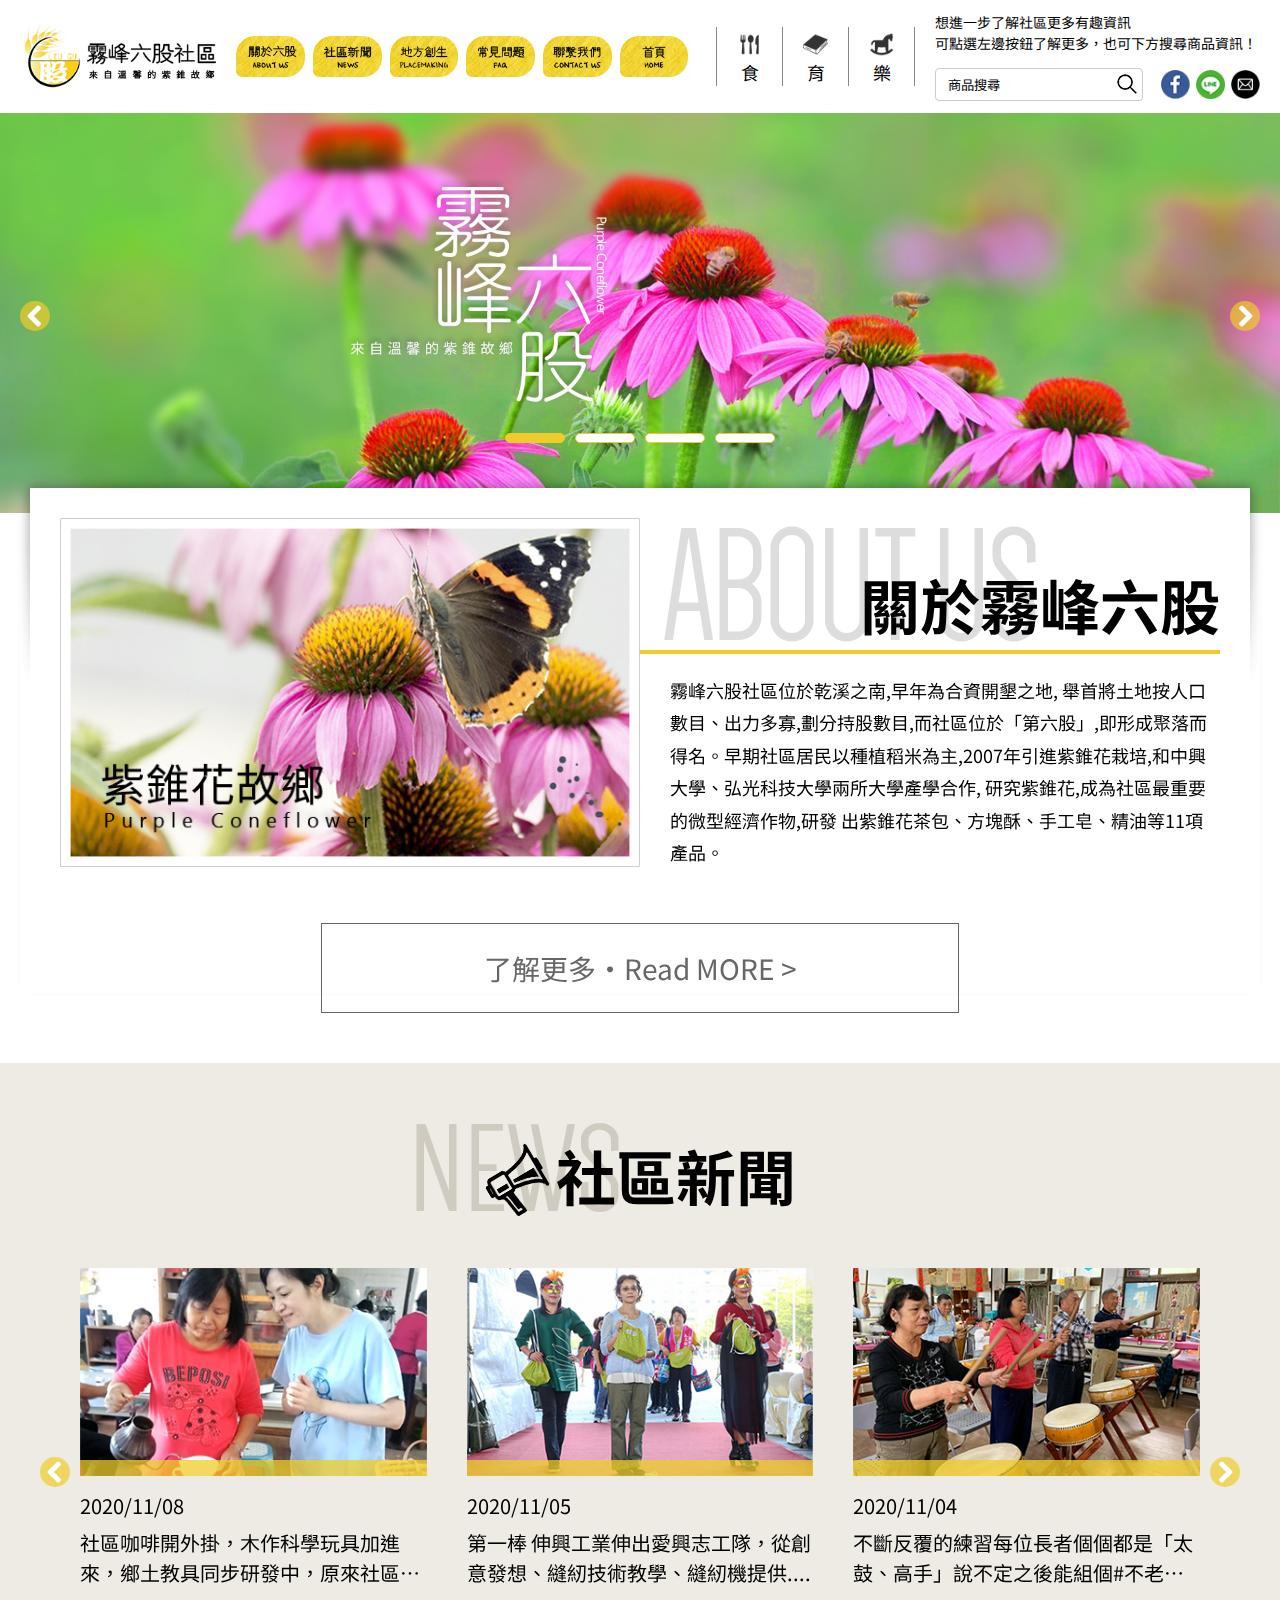
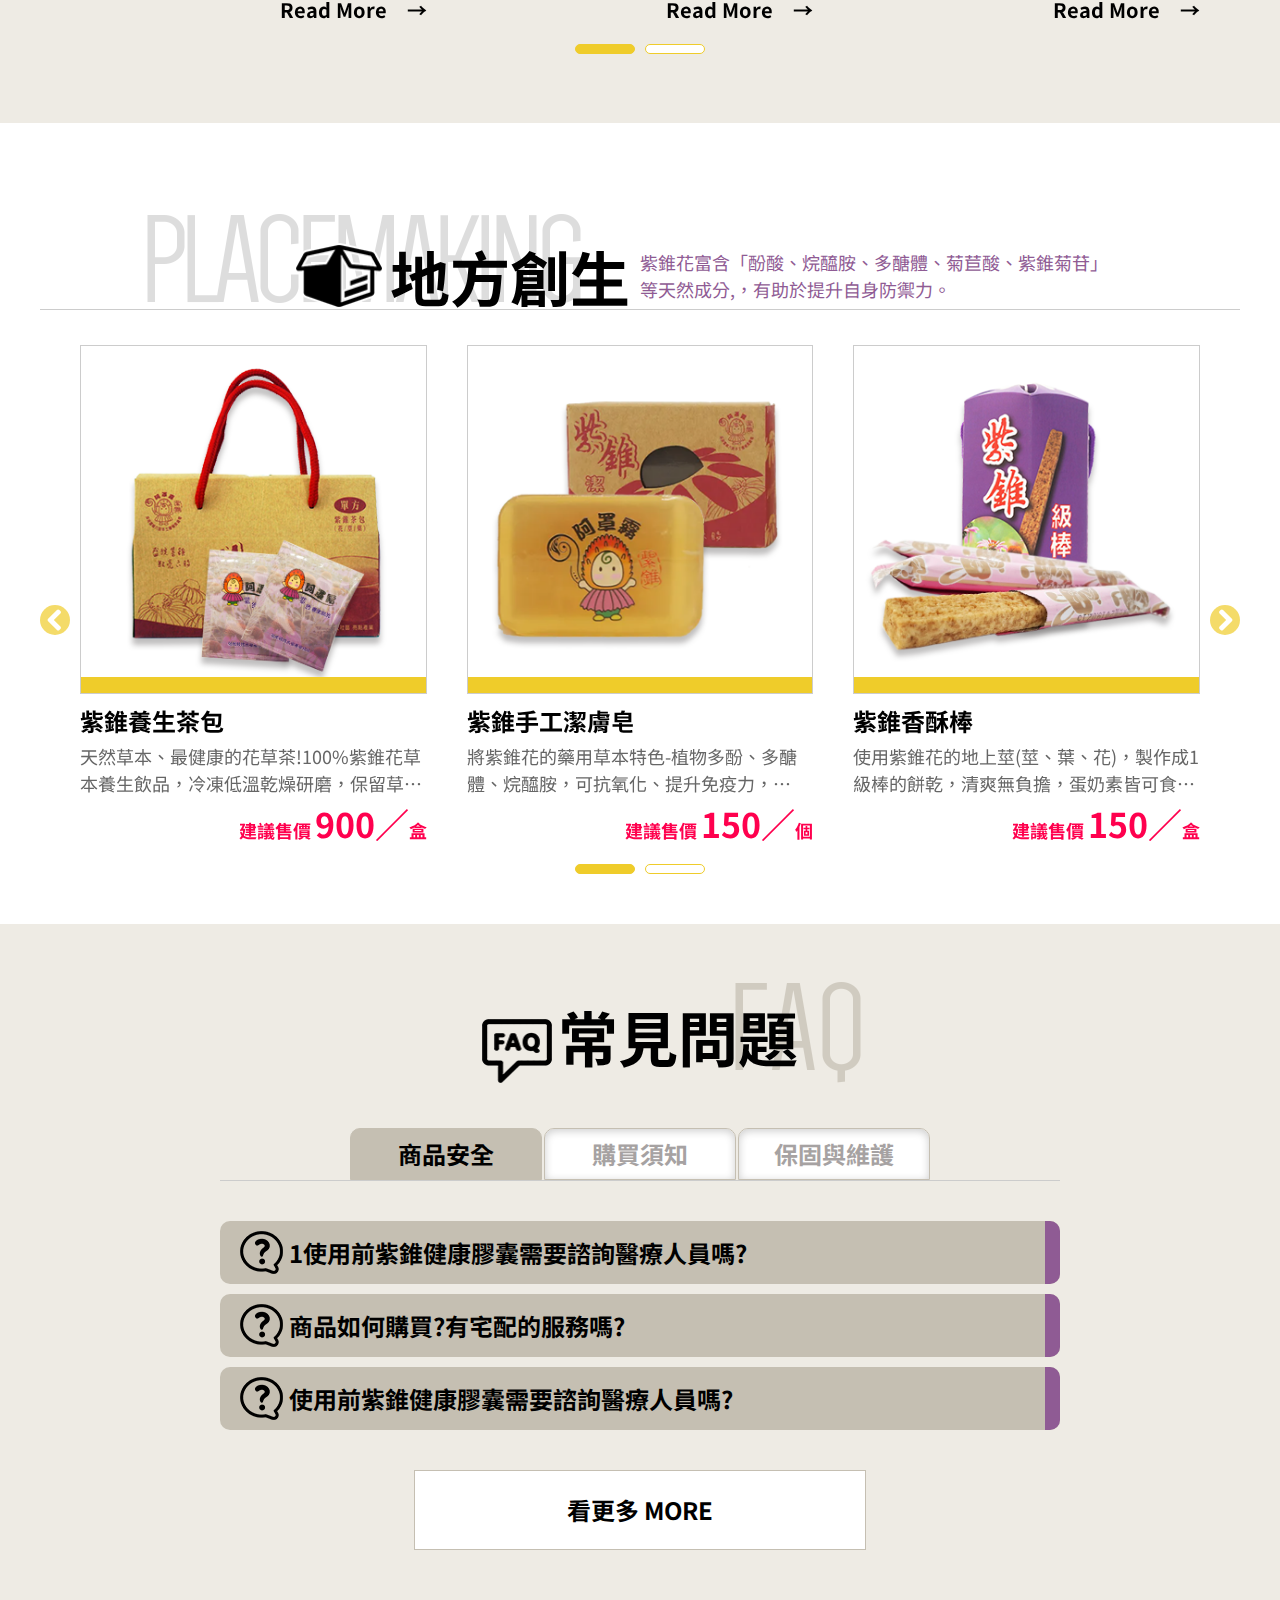
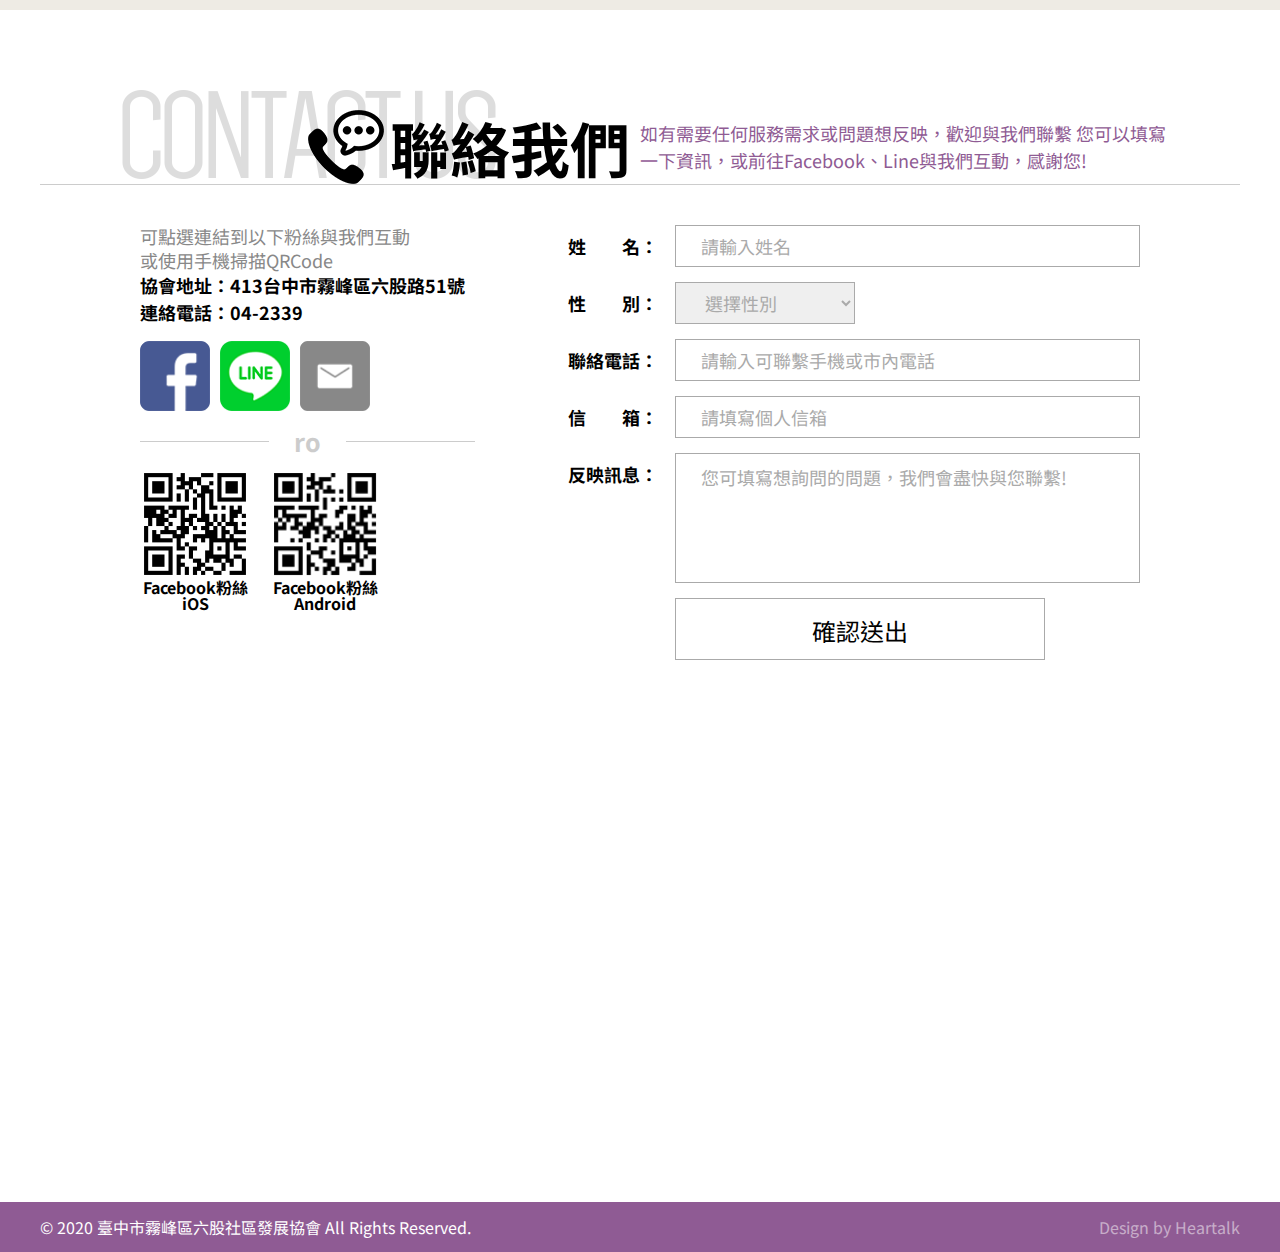
==== commit 4f86f6d4: "fix: img" ====
--- a/index.html
+++ b/index.html
@@ -75,7 +75,7 @@
         <div class="about">
           <div class="about-bg"></div>
           <div class="about-main">
-            <div class="about-img"><img src="./images/aboutus-img.jpg" alt="紫錐花故鄉"/></div>
+            <div class="about-img"><img src="./images/aboutUs-img.jpg" alt="紫錐花故鄉"/></div>
             <div class="about-content">
               <div class="title">關於霧峰六股</div>
               <p class="about-text">霧峰六股社區位於乾溪之南,早年為合資開墾之地, 舉首將土地按人口數目、出力多寡,劃分持股數目,而社區位於「第六股」,即形成聚落而得名。早期社區居民以種植稻米為主,2007年引進紫錐花栽培,和中興大學、弘光科技大學兩所大學產學合作, 研究紫錐花,成為社區最重要的微型經濟作物,研發 出紫錐花茶包、方塊酥、手工皂、精油等11項產品。</p>
--- a/css/onesection.css
+++ b/css/onesection.css
@@ -94,7 +94,7 @@
   line-height: 1.2;
   text-align: right;
   border-bottom: 4px solid #efcc2a;
-  background-image: url(../images/aboutus-title.png);
+  background-image: url(../images/aboutUs-title.png);
   background-repeat: no-repeat;
   background-position: 24px center;
 }
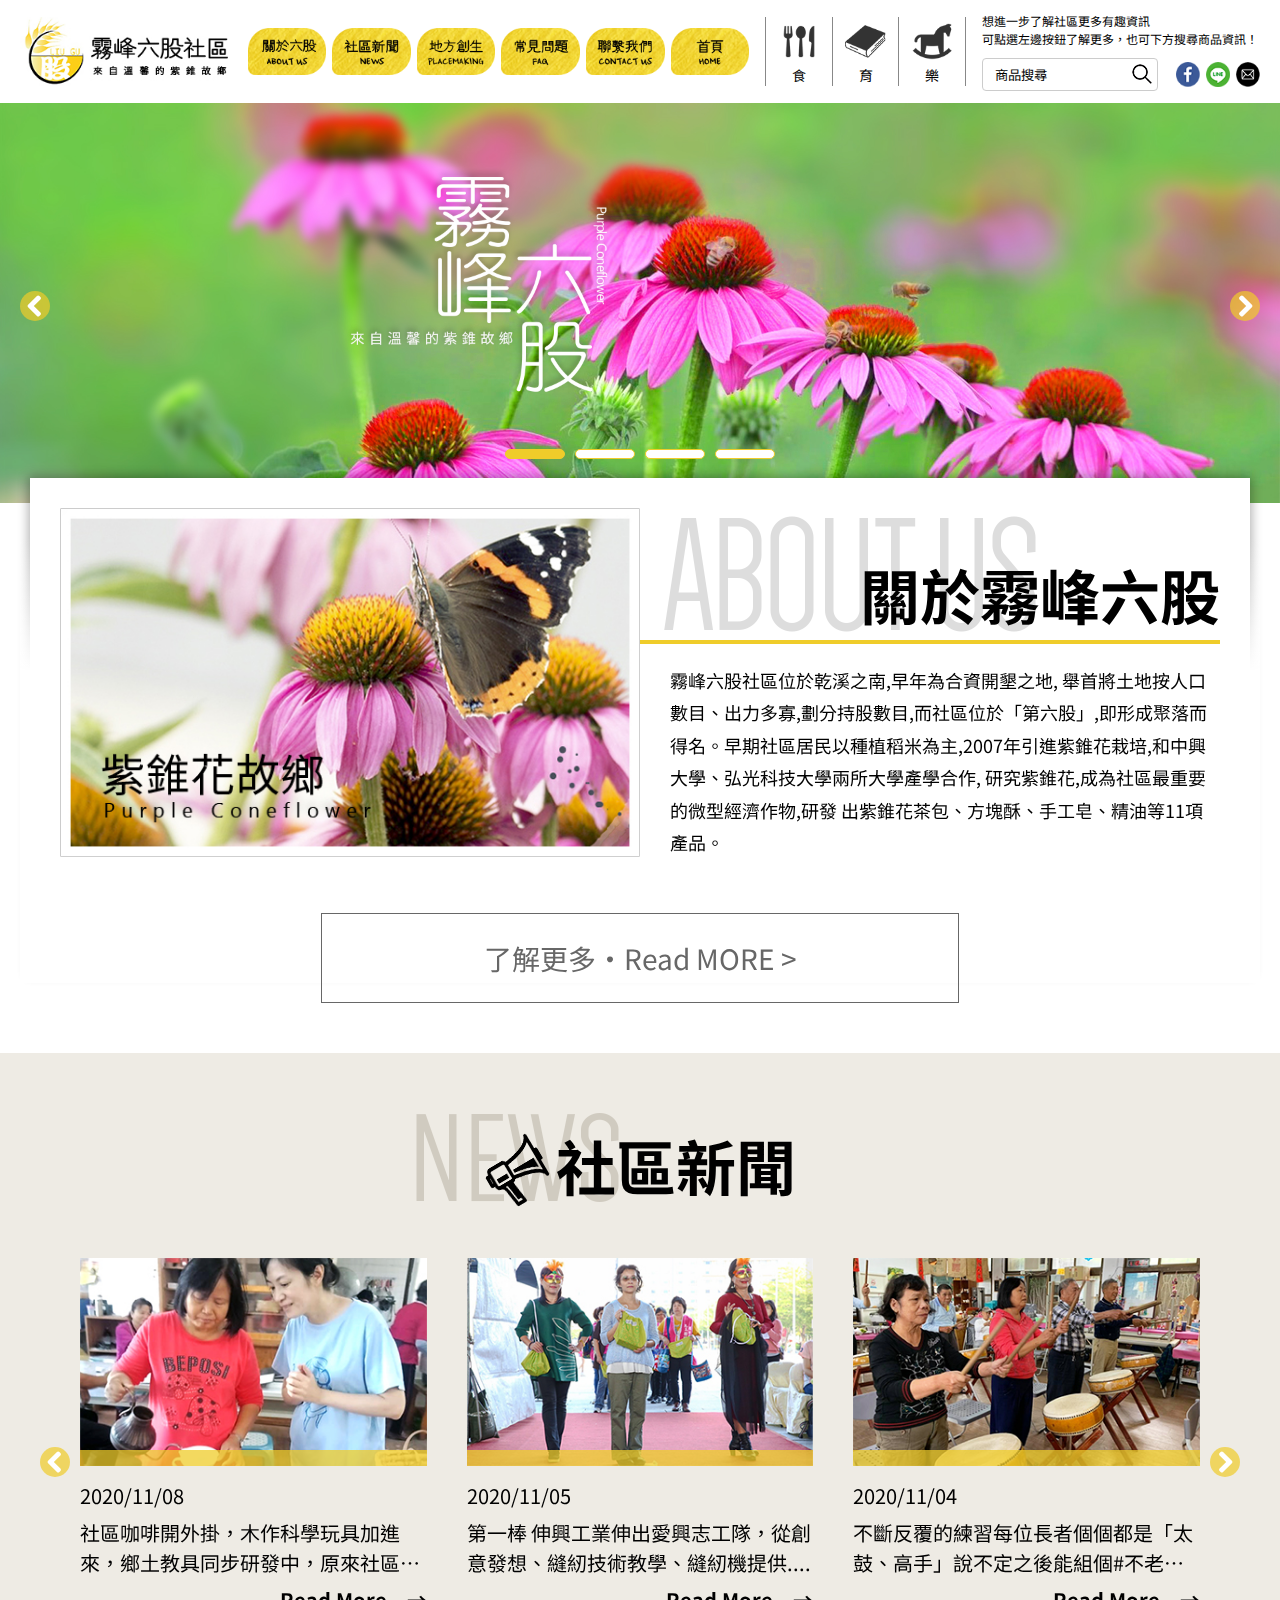
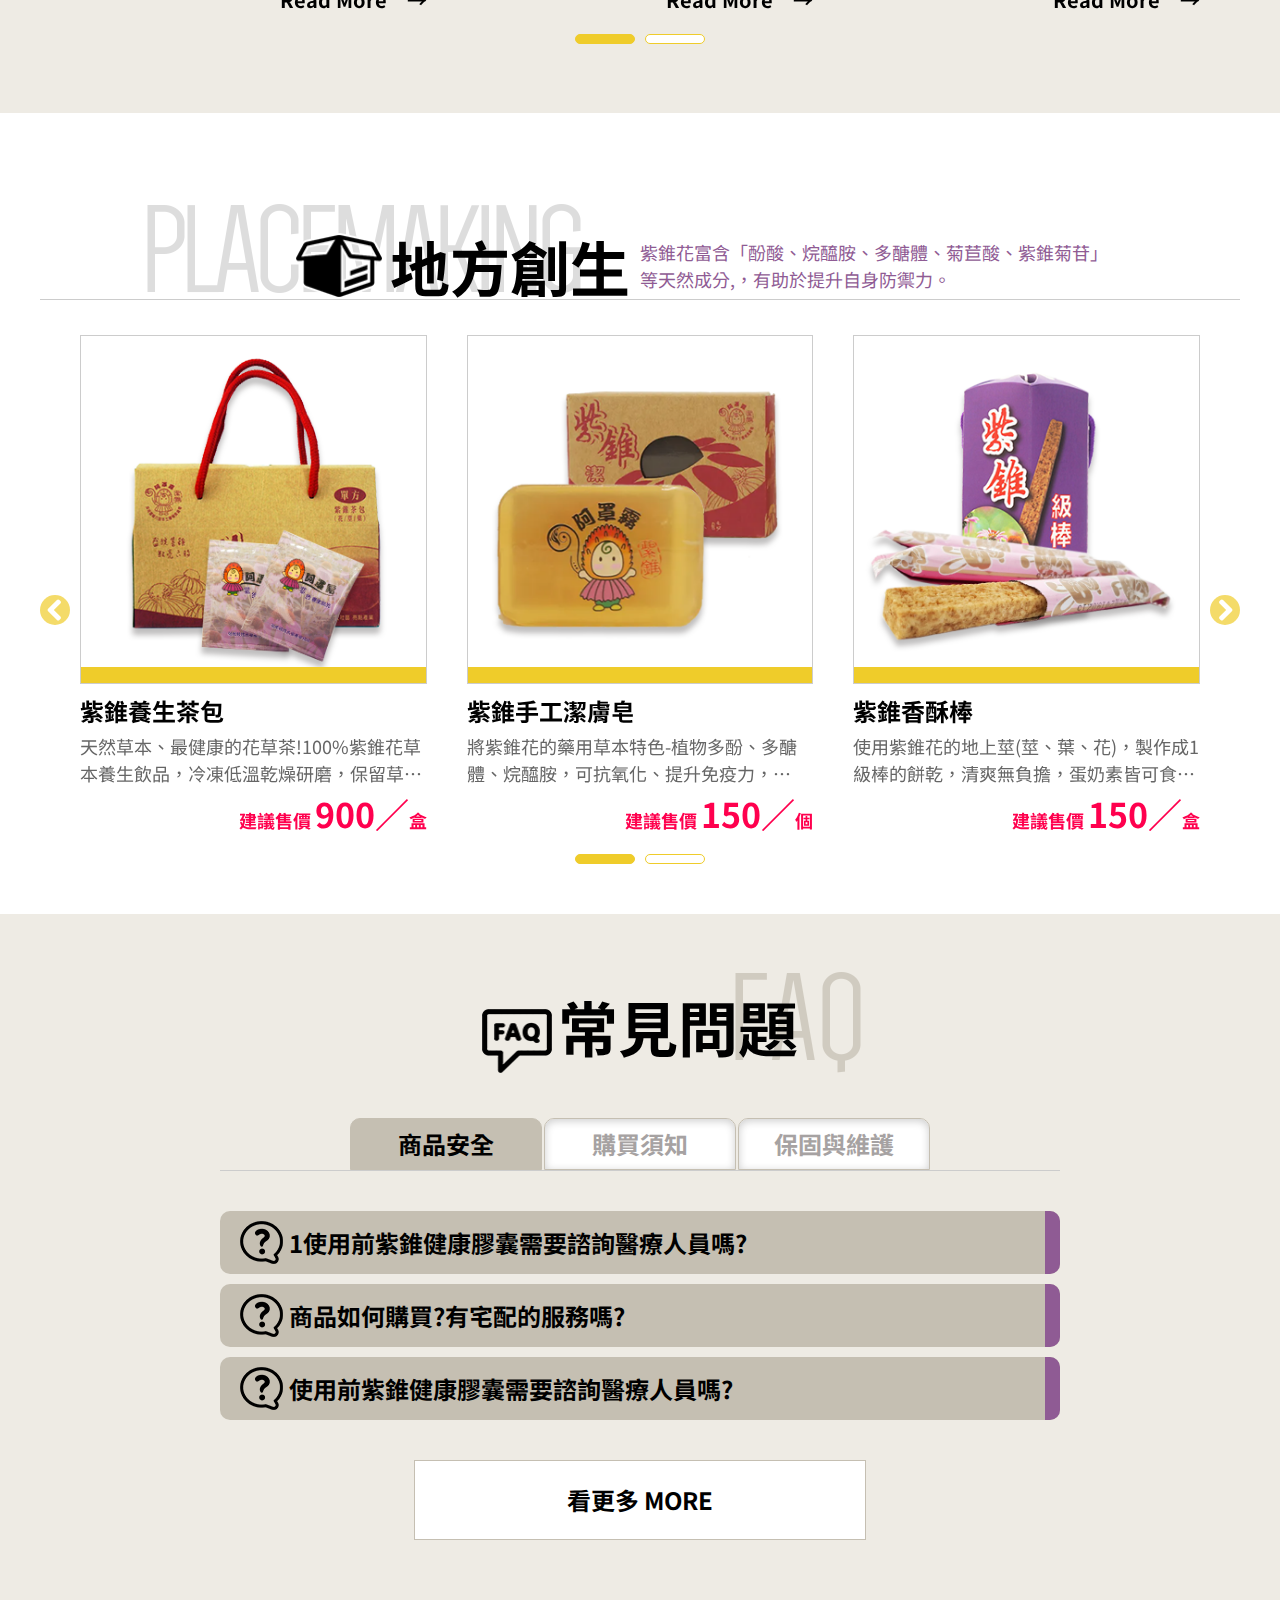
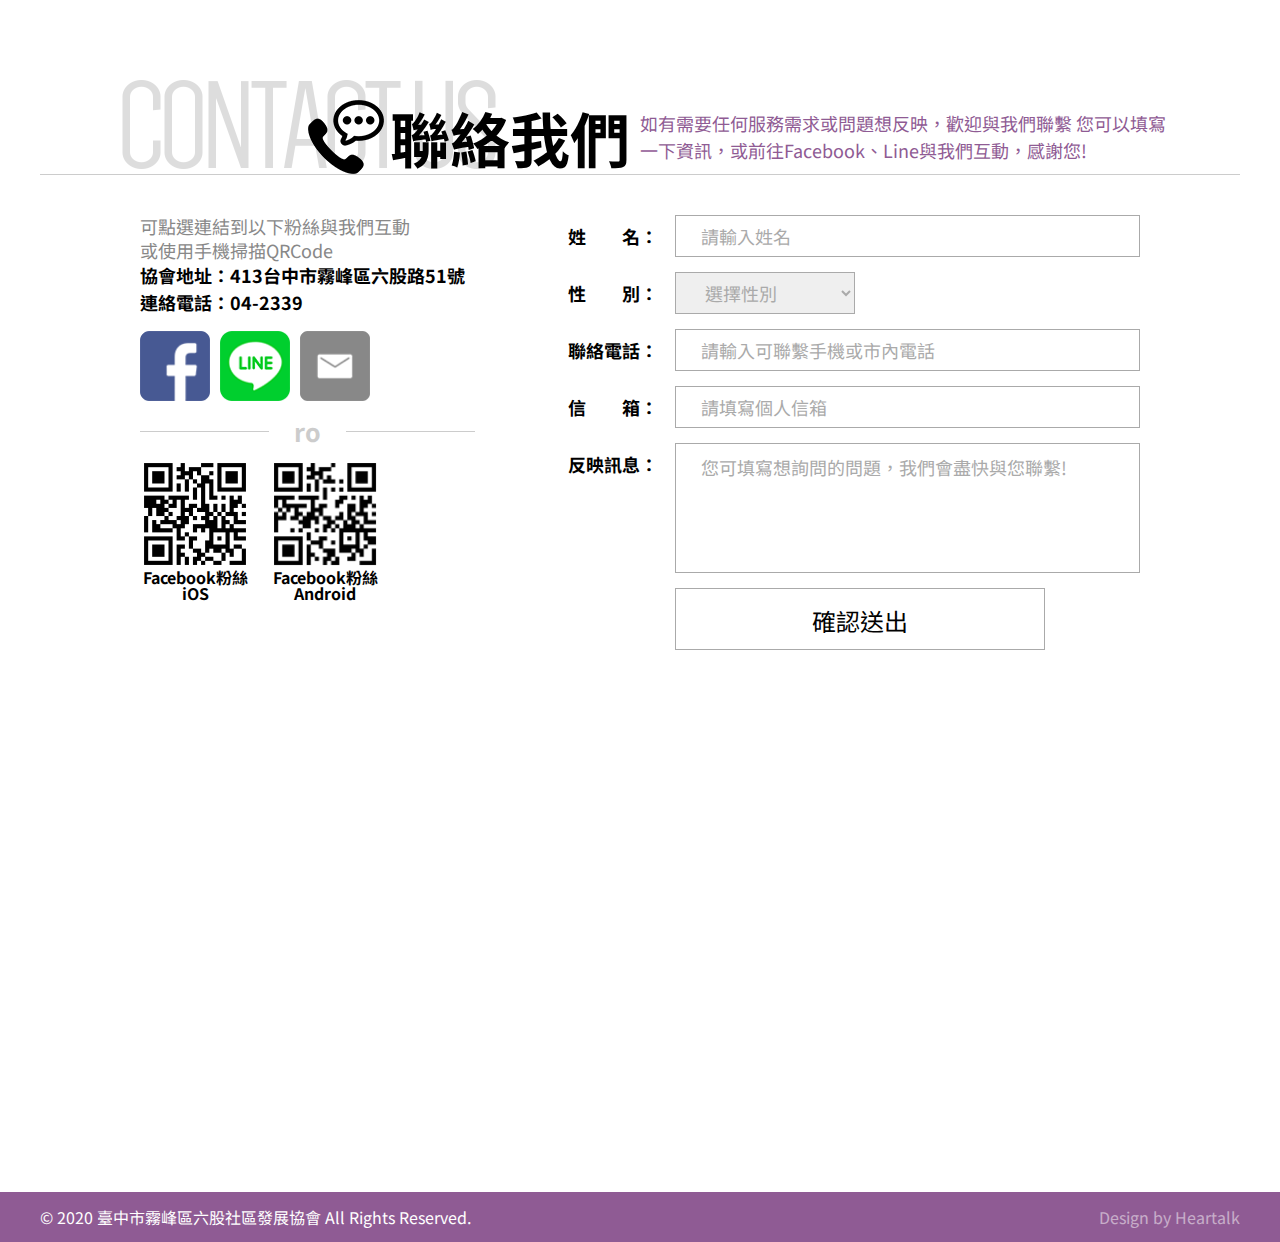
==== commit 199030c7: "header rwd" ====
--- a/index.html
+++ b/index.html
@@ -32,7 +32,8 @@
             <div class="social"><a class="social-item" href="#" target="_blank"><img src="./images/fb.png" alt="facebook"/></a><a class="social-item" href="#" target="_blank"><img src="./images/line.png" alt="line"/></a><a class="social-item" href="#" target="_blank"><img src="./images/mail.png" alt="mail"/></a></div>
           </div>
         </div>
-      </div>
+      </div><a class="header-burger" href="#">
+        <div class="line"></div></a>
     </header>
     <section class="banner">
       <div class="carousel-arrow arrow-left" id="banner-left">
@@ -55,20 +56,11 @@
           </svg>
         </div>
       </div>
-      <div class="owl-carousel" id="banner-carousel">
-        <div class="banner-item">
-          <figure class="pic"><img src="./images/banner01.jpg" alt="banner"/></figure>
-        </div>
-        <div class="banner-item">
-          <figure class="pic"><img src="./images/banner01.jpg" alt="banner"/></figure>
-        </div>
-        <div class="banner-item">
-          <figure class="pic"><img src="./images/banner01.jpg" alt="banner"/></figure>
-        </div>
-        <div class="banner-item">
-          <figure class="pic"><img src="./images/banner01.jpg" alt="banner"/></figure>
-        </div>
-      </div>
+      <div class="owl-carousel" id="banner-carousel"><a class="banner-item" href="#" target="_blank">
+          <figure class="pic"><img src="./images/banner01.jpg" alt="banner"/></figure></a><a class="banner-item" href="#" target="_blank">
+          <figure class="pic"><img src="./images/banner01.jpg" alt="banner"/></figure></a><a class="banner-item" href="#" target="_blank">
+          <figure class="pic"><img src="./images/banner01.jpg" alt="banner"/></figure></a><a class="banner-item" href="#" target="_blank">
+          <figure class="pic"><img src="./images/banner01.jpg" alt="banner"/></figure></a></div>
     </section>
     <section class="aboutus">
       <div class="wrapper">
@@ -182,40 +174,31 @@
               </svg>
             </div>
           </div>
-          <div class="owl-carousel" id="product-carousel">
-            <div class="product-item">
+          <div class="owl-carousel" id="product-carousel"><a class="product-item" href="#" target="_blank">
               <div class="pic" style="background-image: url('./images/product_pic_01.png')"></div>
               <div class="info">
                 <div class="name">紫錐養生茶包</div>
                 <div class="txt">天然草本、最健康的花草茶!100%紫錐花草本養生飲品，冷凍低溫乾燥研磨，保留草本營....</div>
                 <div class="price">建議售價  <span class="big">900／</span>盒</div>
-              </div>
-            </div>
-            <div class="product-item">
+              </div></a><a class="product-item" href="#" target="_blank">
               <div class="pic" style="background-image: url('./images/product_pic_02.png')"></div>
               <div class="info">
                 <div class="name">紫錐手工潔膚皂</div>
                 <div class="txt">將紫錐花的藥用草本特色-植物多酚、多醣體、烷醯胺，可抗氧化、提升免疫力，100%紫錐花...</div>
                 <div class="price">建議售價 <span class="big">150／</span>個</div>
-              </div>
-            </div>
-            <div class="product-item">
+              </div></a><a class="product-item" href="#" target="_blank">
               <div class="pic" style="background-image: url('./images/product_pic_03.png')"></div>
               <div class="info">
                 <div class="name">紫錐香酥棒</div>
                 <div class="txt">使用紫錐花的地上莖(莖、葉、花)，製作成1級棒的餅乾，清爽無負擔，蛋奶素皆可食用....</div>
                 <div class="price">建議售價 <span class="big">150／</span>盒</div>
-              </div>
-            </div>
-            <div class="product-item">
+              </div></a><a class="product-item" href="#" target="_blank">
               <div class="pic" style="background-image: url('./images/product_pic_03.png')"></div>
               <div class="info">
                 <div class="name">紫錐香酥棒</div>
                 <div class="txt">使用紫錐花的地上莖(莖、葉、花)，製作成1級棒的餅乾，清爽無負擔，蛋奶素皆可食用....</div>
                 <div class="price">建議售價 <span class="big">150／</span>盒</div>
-              </div>
-            </div>
-          </div>
+              </div></a></div>
         </div>
       </div>
     </section>
--- a/css/header.css
+++ b/css/header.css
@@ -1,8 +1,16 @@
+@import url("https://fonts.googleapis.com/css?family=Noto+Sans+TC:400,500,700,900");
+@import url("https://fonts.googleapis.com/css?family=Noto+Serif+TC:400,500,600,700,900");
+* {
+  font-family: "Noto Sans TC", "Noto Serif TC", sans-serif;
+}
+
 .header {
   position: fixed;
   top: 0;
   left: 0;
   right: 0;
+  -webkit-box-sizing: border-box;
+          box-sizing: border-box;
   display: -webkit-box;
   display: -ms-flexbox;
   display: flex;
@@ -30,6 +38,99 @@
 .header img {
   display: block;
 }
+.header-burger {
+  position: absolute;
+  top: 38px;
+  right: 20px;
+  padding: 10px 0;
+  -webkit-transform: translateY(-50%);
+      -ms-transform: translateY(-50%);
+          transform: translateY(-50%);
+  display: none;
+}
+.header-burger .line {
+  position: relative;
+  width: 30px;
+  height: 4px;
+  border-radius: 2px;
+  background: #efcc2a;
+  -webkit-transition: 0.3s;
+  -o-transition: 0.3s;
+  transition: 0.3s;
+}
+.header-burger .line:before, .header-burger .line:after {
+  content: "";
+  position: absolute;
+  left: 0;
+  display: block;
+  width: 30px;
+  height: 4px;
+  border-radius: 2px;
+  background: #efcc2a;
+  -webkit-transition: 0.3s;
+  -o-transition: 0.3s;
+  transition: 0.3s;
+}
+.header-burger .line:before {
+  top: -10px;
+}
+.header-burger .line:after {
+  bottom: -10px;
+}
+@media only screen and (max-width: 1199px) {
+  .header {
+    display: block;
+    padding: 8px 0;
+  }
+  .header-logo img {
+    width: 180px;
+  }
+  .header-nav {
+    position: absolute;
+    top: 75px;
+    left: 0;
+    right: 0;
+    -webkit-box-sizing: border-box;
+            box-sizing: border-box;
+    height: calc(100vh - 75px);
+    padding: 0 20px;
+    -webkit-box-orient: vertical;
+    -webkit-box-direction: normal;
+        -ms-flex-direction: column;
+            flex-direction: column;
+    -webkit-box-pack: center;
+        -ms-flex-pack: center;
+            justify-content: center;
+    background-color: rgba(255, 255, 255, 0.9);
+    opacity: 0;
+    visibility: hidden;
+    -webkit-transition: 0.3s;
+    -o-transition: 0.3s;
+    transition: 0.3s;
+  }
+  .header-burger {
+    display: block;
+  }
+  .header.active .header-nav {
+    opacity: 1;
+    visibility: visible;
+  }
+  .header.active .header-burger .line {
+    background-color: #fff;
+  }
+  .header.active .header-burger .line:before {
+    top: 0;
+    -webkit-transform: rotate(45deg);
+        -ms-transform: rotate(45deg);
+            transform: rotate(45deg);
+  }
+  .header.active .header-burger .line:after {
+    bottom: 0;
+    -webkit-transform: rotate(-45deg);
+        -ms-transform: rotate(-45deg);
+            transform: rotate(-45deg);
+  }
+}
 .header .menu {
   display: -webkit-box;
   display: -ms-flexbox;
@@ -46,6 +147,34 @@
 }
 .header .menu-item:first-of-type {
   margin-left: 0;
+}
+@media only screen and (max-width: 1440px) {
+  .header .menu-item {
+    margin-left: 6px;
+  }
+}
+@media only screen and (max-width: 1199px) {
+  .header .menu {
+    -webkit-box-flex: 0;
+        -ms-flex: 0 0 auto;
+            flex: 0 0 auto;
+    -ms-flex-wrap: wrap;
+        flex-wrap: wrap;
+    -webkit-box-pack: center;
+        -ms-flex-pack: center;
+            justify-content: center;
+    max-width: 320px;
+    margin: -6px;
+  }
+  .header .menu-item {
+    -webkit-box-flex: 0;
+        -ms-flex: 0 0 auto;
+            flex: 0 0 auto;
+    margin: 6px;
+  }
+  .header .menu-item:first-of-type {
+    margin-left: 6px;
+  }
 }
 .header .info {
   display: -webkit-box;
@@ -72,6 +201,35 @@
 }
 .header .info-item p {
   margin-top: 6px;
+}
+@media only screen and (max-width: 1440px) {
+  .header .info {
+    -webkit-box-flex: 1;
+        -ms-flex: 1;
+            flex: 1;
+    margin-left: 16px;
+  }
+  .header .info-item {
+    padding: 4px 12px;
+    font-size: 14px;
+  }
+}
+@media only screen and (max-width: 1199px) {
+  .header .info {
+    -webkit-box-flex: 0;
+        -ms-flex: 0 0 auto;
+            flex: 0 0 auto;
+    margin-left: 0;
+    margin-top: 5%;
+  }
+  .header .info-item {
+    font-size: 18px;
+  }
+}
+@media only screen and (max-width: 767px) {
+  .header .info {
+    margin-top: 28px;
+  }
 }
 .header .other {
   -webkit-box-flex: 1.3;
@@ -96,6 +254,33 @@
           align-items: center;
   margin-top: 14px;
 }
+@media only screen and (max-width: 1440px) {
+  .header .other {
+    min-width: 314px;
+    padding: 0 20px 0 16px;
+    font-size: 12px;
+  }
+  .header .other-bottom {
+    margin-top: 10px;
+  }
+}
+@media only screen and (max-width: 1199px) {
+  .header .other {
+    -webkit-box-flex: 0;
+        -ms-flex: 0 0 auto;
+            flex: 0 0 auto;
+    padding: 0;
+    margin-top: 5%;
+    min-width: auto;
+    font-size: 14px;
+    text-align: center;
+  }
+}
+@media only screen and (max-width: 767px) {
+  .header .other {
+    margin-top: 28px;
+  }
+}
 .header .search {
   position: relative;
   -webkit-box-flex: 0;
--- a/css/onesection.css
+++ b/css/onesection.css
@@ -21,12 +21,22 @@
 section.banner .owl-dots {
   position: absolute;
   left: 50%;
-  bottom: 70px;
+  bottom: 11%;
   -webkit-transform: translateX(-50%);
       -ms-transform: translateX(-50%);
           transform: translateX(-50%);
   padding: 0;
   line-height: 0;
+}
+@media only screen and (max-width: 1440px) {
+  section.banner {
+    margin-top: 103px;
+  }
+}
+@media only screen and (max-width: 1199px) {
+  section.banner {
+    margin-top: 75.5px;
+  }
 }
 
 section.aboutus {
--- a/css/twosection.css
+++ b/css/twosection.css
@@ -78,6 +78,8 @@
 }
 section.product .wrapper .product-box .product-item {
   width: 100%;
+  text-decoration: none;
+  color: #000;
 }
 section.product .wrapper .product-box .product-item .pic {
   width: 100%;
@@ -102,6 +104,7 @@
 }
 section.product .wrapper .product-box .product-item .info {
   padding-top: 15px;
+  text-decoration: none;
 }
 section.product .wrapper .product-box .product-item .info .name {
   font-size: 24px;
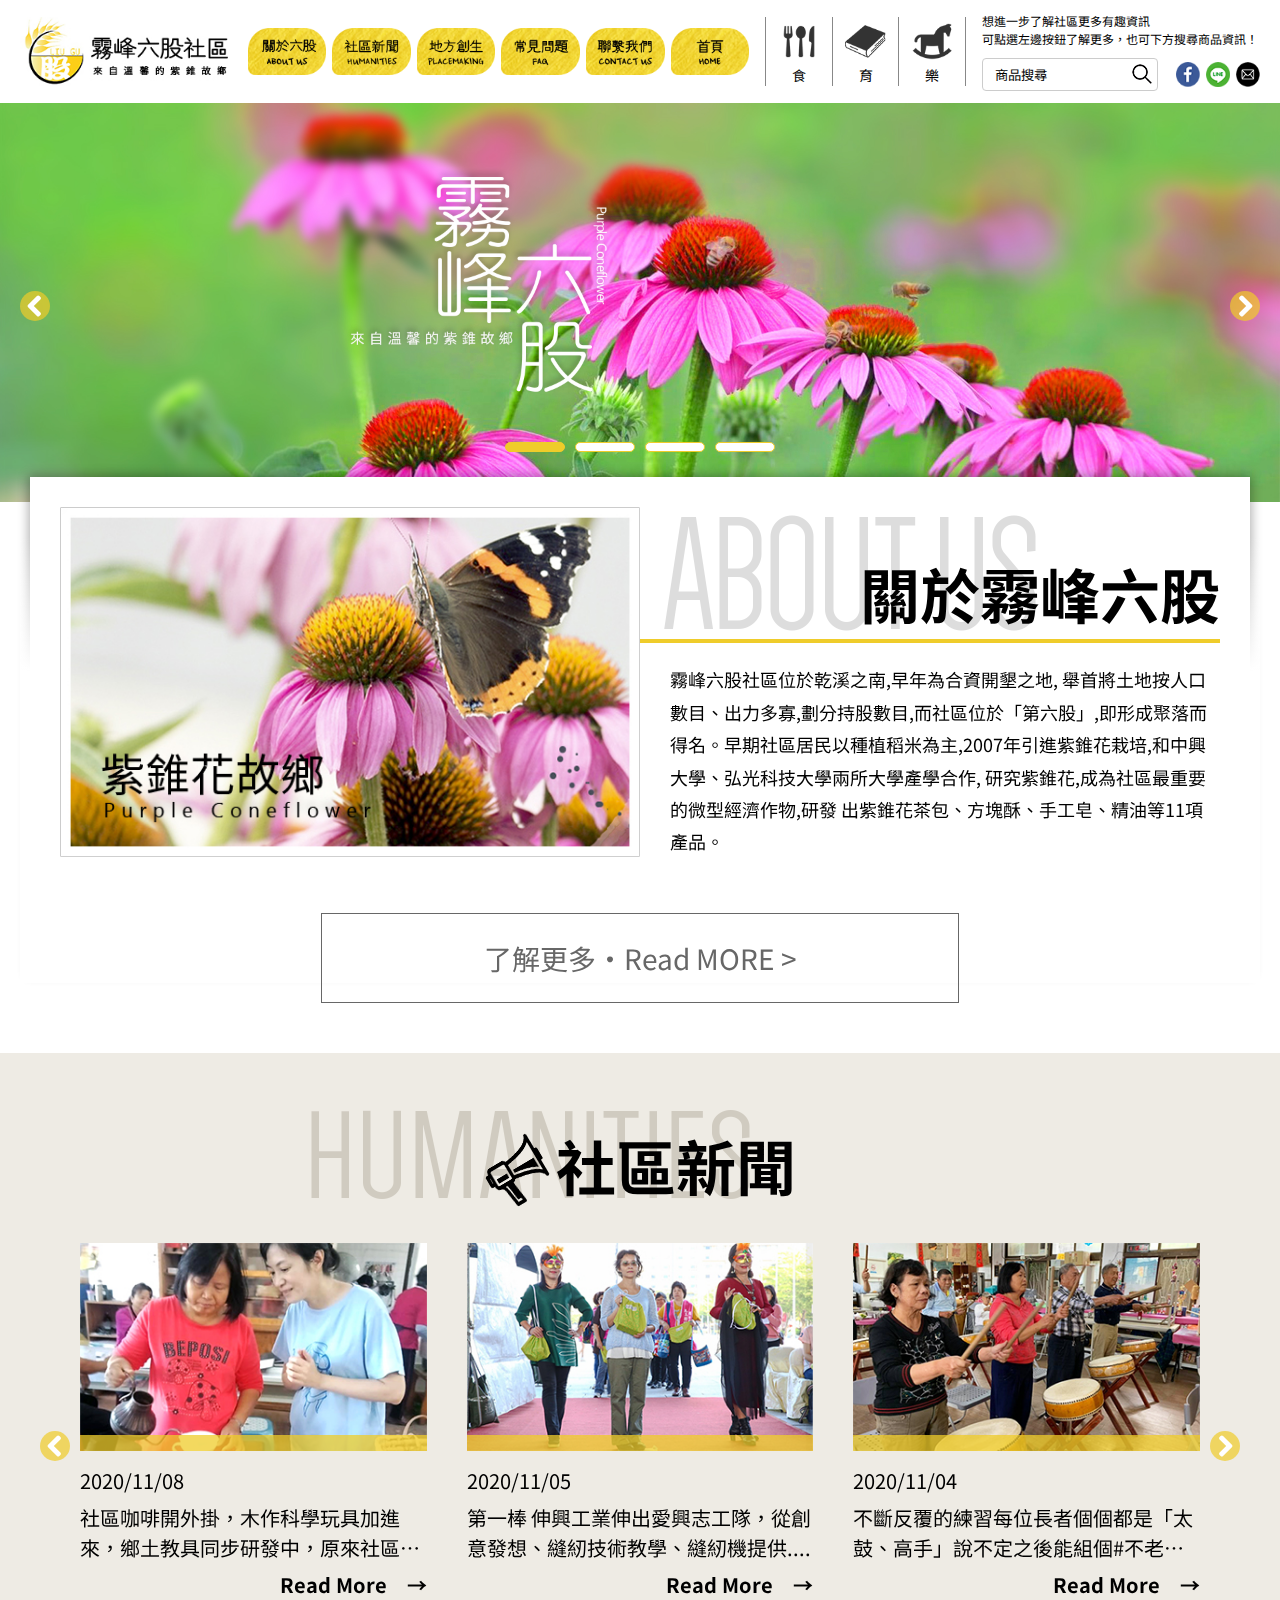
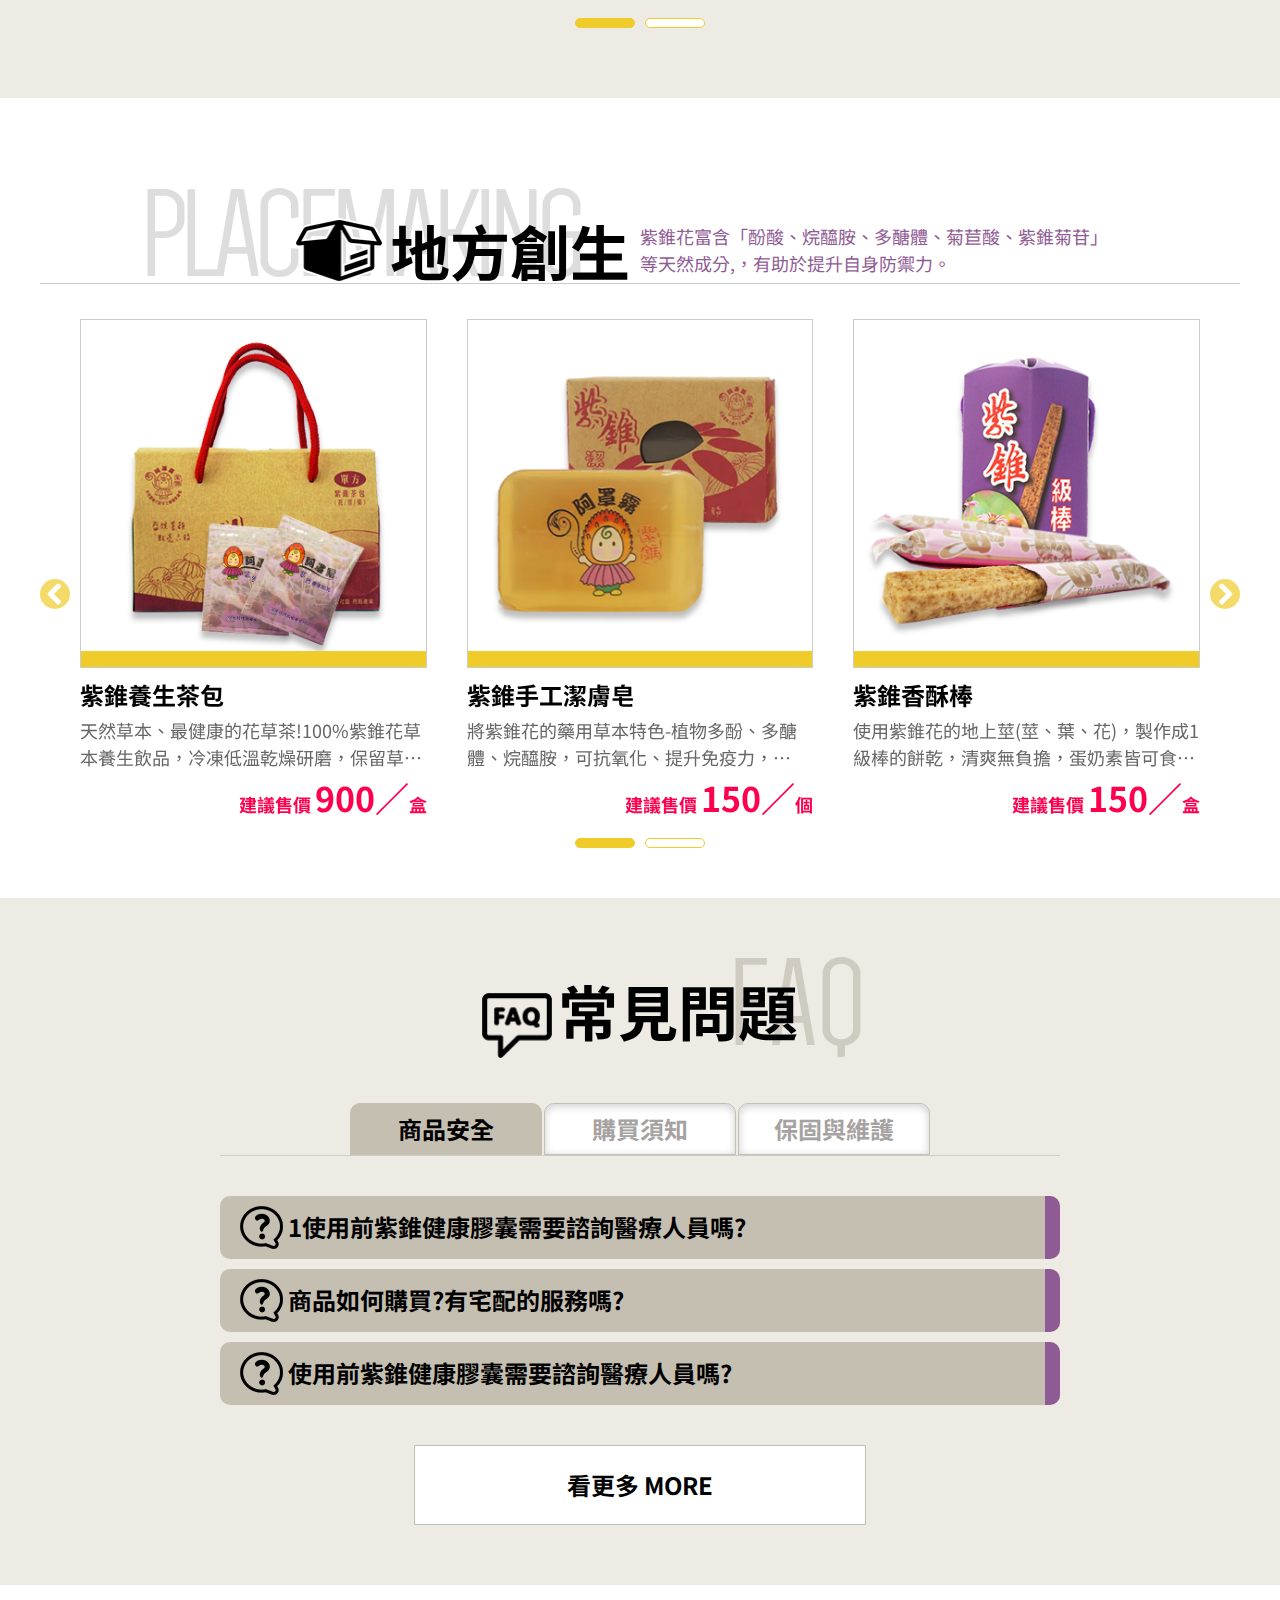
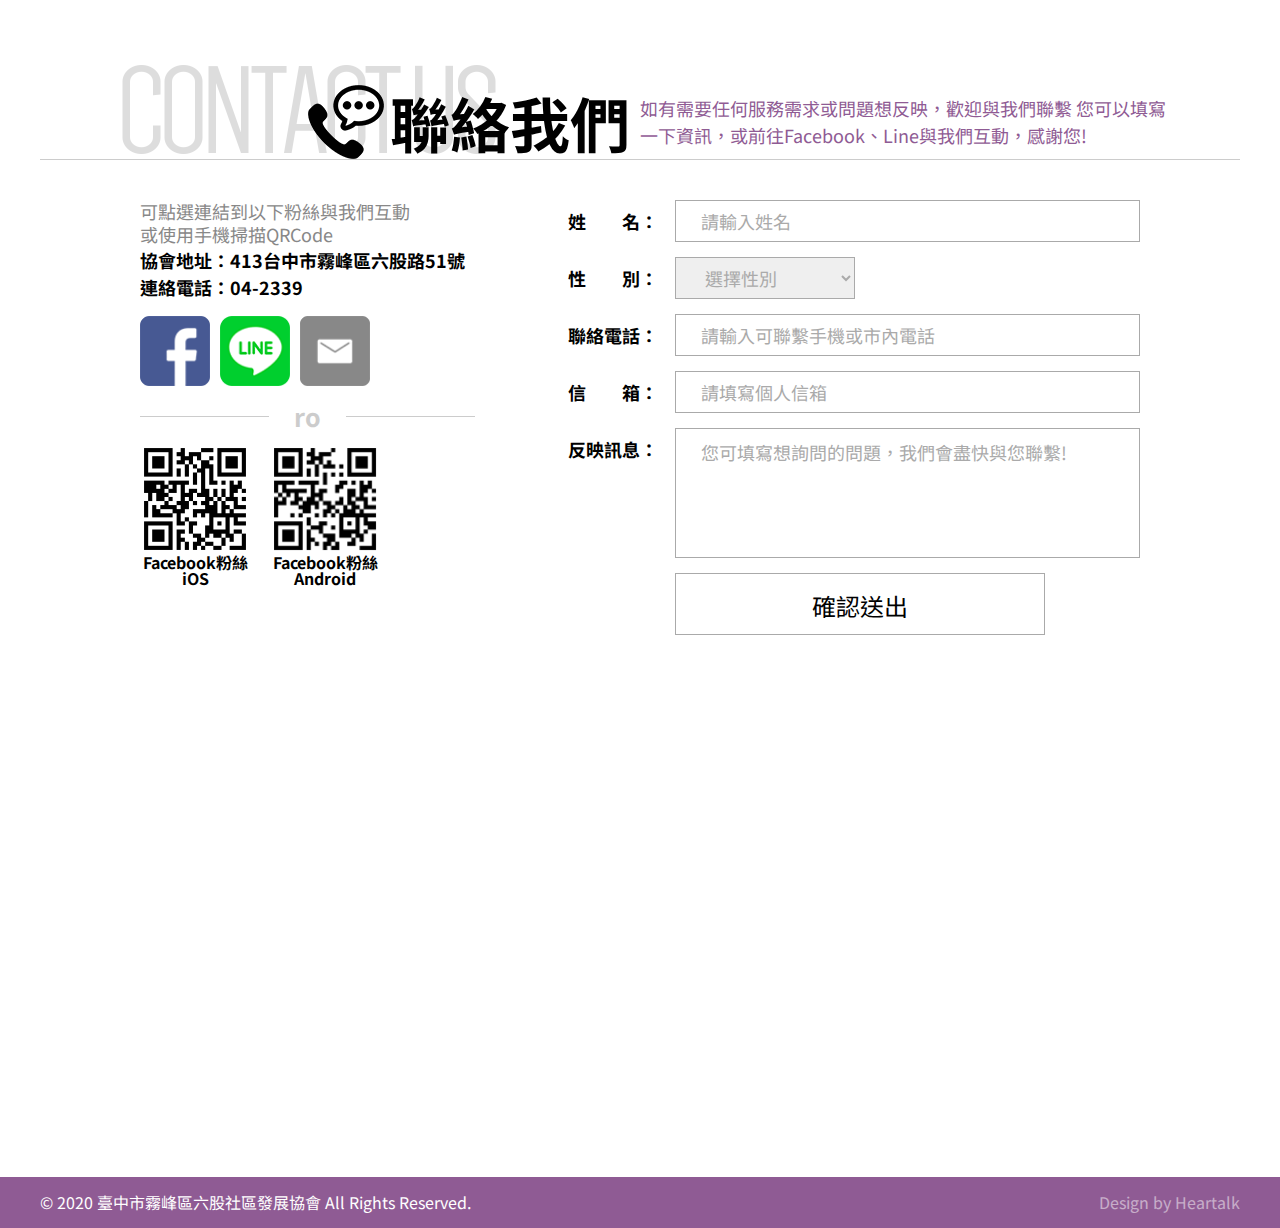
==== commit 3b3308a2: "fix 0103" ====
--- a/index.html
+++ b/index.html
@@ -58,7 +58,9 @@
       </div>
       <div class="owl-carousel" id="banner-carousel"><a class="banner-item" href="#" target="_blank">
           <figure class="pic"><img src="./images/banner01.jpg" alt="banner"/></figure></a><a class="banner-item" href="#" target="_blank">
-          <figure class="pic"><img src="./images/banner01.jpg" alt="banner"/></figure></a><a class="banner-item" href="#" target="_blank">
+          <div class="iframe-box">
+            <iframe src="https://www.youtube.com/embed/4R31X6JLmvI?enablejsapi=1" frameborder="0" allow="accelerometer; autoplay; clipboard-write; encrypted-media; gyroscope; picture-in-picture" allowfullscreen=""></iframe>
+          </div></a><a class="banner-item" href="#" target="_blank">
           <figure class="pic"><img src="./images/banner01.jpg" alt="banner"/></figure></a><a class="banner-item" href="#" target="_blank">
           <figure class="pic"><img src="./images/banner01.jpg" alt="banner"/></figure></a></div>
     </section>
@@ -105,40 +107,31 @@
               </svg>
             </div>
           </div>
-          <div class="owl-carousel" id="news-carousel">
-            <div class="news-item">
+          <div class="owl-carousel" id="news-carousel"><a class="news-item" href="#" target="_blank">
               <figure class="pic"><img src="./images/news01.jpg" alt="news"/></figure>
               <div class="info">
                 <div class="date">2020/11/08</div>
                 <div class="txt">社區咖啡開外掛，木作科學玩具加進來，鄉土教具同步研發中，原來社區咖啡....</div>
-                <div class="more"><a href="#" target="_blank">Read More　→</a></div>
-              </div>
-            </div>
-            <div class="news-item">
+                <div class="more">Read More　→</div>
+              </div></a><a class="news-item" href="#" target="_blank">
               <figure class="pic"><img src="./images/news02.jpg" alt="news"/></figure>
               <div class="info">
                 <div class="date">2020/11/05</div>
                 <div class="txt">第一棒 伸興工業伸出愛興志工隊，從創意發想、縫紉技術教學、縫紉機提供....</div>
-                <div class="more"><a href="#" target="_blank">Read More　→</a></div>
-              </div>
-            </div>
-            <div class="news-item">
+                <div class="more">Read More　→</div>
+              </div></a><a class="news-item" href="#" target="_blank">
               <figure class="pic"><img src="./images/news03.jpg" alt="news"/></figure>
               <div class="info">
                 <div class="date">2020/11/04</div>
                 <div class="txt">不斷反覆的練習每位長者個個都是「太鼓、高手」說不定之後能組個#不老太鼓隊...</div>
-                <div class="more"><a href="#" target="_blank">Read More　→</a></div>
-              </div>
-            </div>
-            <div class="news-item">
+                <div class="more">Read More　→</div>
+              </div></a><a class="news-item" href="#" target="_blank">
               <figure class="pic"><img src="./images/news01.jpg" alt="news"/></figure>
               <div class="info">
                 <div class="date">2020/11/08</div>
                 <div class="txt">社區咖啡開外掛，木作科學玩具加進來，鄉土教具同步研發中，原來社區咖啡....</div>
-                <div class="more"><a href="#" target="_blank">Read More　→</a></div>
-              </div>
-            </div>
-          </div>
+                <div class="more">Read More　→</div>
+              </div></a></div>
         </div>
       </div>
     </section>
--- a/css/index.css
+++ b/css/index.css
@@ -1,55 +1,42 @@
 @import url("https://fonts.googleapis.com/css?family=Noto+Sans+TC:400,500,700,900");
 @import url("https://fonts.googleapis.com/css?family=Noto+Serif+TC:400,500,600,700,900");
 * {
-  font-family: "Noto Sans TC", "Noto Serif TC", sans-serif;
-}
+  font-family: 'Noto Sans TC','Noto Serif TC', sans-serif; }
 
 * {
-  vertical-align: middle;
-}
+  vertical-align: middle; }
 
 img {
   width: 100%;
-  vertical-align: middle;
-}
+  vertical-align: middle; }
 
 html {
-  font-size: 28px;
-}
-@media only screen and (max-width: 768px) {
-  html {
-    font-size: 18px;
-  }
-}
+  font-size: 28px; }
+  @media only screen and (max-width: 768px) {
+    html {
+      font-size: 18px; } }
 
 .owl-dots {
   padding: 10px 0;
-  text-align: center;
-}
-.owl-dots .owl-dot {
-  width: 60px;
-  height: 10px;
-  background-color: #fff !important;
-  border: 1px solid #efcc2a !important;
-  border-radius: 5px;
-  margin: 0 5px;
-}
-.owl-dots .owl-dot.active {
-  background-color: #efcc2a !important;
-}
-.owl-dots .owl-dot:focus {
-  outline: none;
-}
-@media only screen and (max-width: 768px) {
-  .owl-dots {
-    padding: 10px 0;
-  }
+  text-align: center; }
   .owl-dots .owl-dot {
-    width: 30px;
-    height: 8px;
-    border-radius: 4px;
-  }
-}
+    width: 60px;
+    height: 10px;
+    background-color: #fff !important;
+    border: 1px solid #efcc2a !important;
+    border-radius: 5px;
+    margin: 0 5px; }
+    .owl-dots .owl-dot.active {
+      background-color: #efcc2a !important; }
+    .owl-dots .owl-dot:focus {
+      outline: none; }
+  @media only screen and (max-width: 768px) {
+    .owl-dots {
+      padding: 10px 0; }
+      .owl-dots .owl-dot {
+        width: 30px;
+        height: 8px;
+        border-radius: 4px; } }
 
 .carousel-arrow {
   width: 60px;
@@ -59,32 +46,24 @@
   bottom: 0;
   margin: auto;
   z-index: 5;
-  cursor: pointer;
-}
-.carousel-arrow .svg-box {
-  width: 100%;
-  height: 100%;
-}
-.carousel-arrow .svg-box .st0 {
-  fill: rgba(239, 204, 42, 0.7);
-  -webkit-transition: 0.3s;
-  -o-transition: 0.3s;
-  transition: 0.3s;
-}
-.carousel-arrow .svg-box .st1 {
-  fill: #fff;
-}
-.carousel-arrow .svg-box:hover .st0 {
-  fill: #efcc2a;
-}
-.carousel-arrow.arrow-left {
-  left: 20px;
-}
-.carousel-arrow.arrow-left svg {
-  -webkit-transform: rotateZ(180deg);
+  cursor: pointer; }
+  .carousel-arrow .svg-box {
+    width: 100%;
+    height: 100%; }
+    .carousel-arrow .svg-box .st0 {
+      fill: rgba(239, 204, 42, 0.7);
+      -webkit-transition: .3s;
+      -o-transition: .3s;
+      transition: .3s; }
+    .carousel-arrow .svg-box .st1 {
+      fill: #fff; }
+    .carousel-arrow .svg-box:hover .st0 {
+      fill: #efcc2a; }
+  .carousel-arrow.arrow-left {
+    left: 20px; }
+    .carousel-arrow.arrow-left svg {
+      -webkit-transform: rotateZ(180deg);
       -ms-transform: rotate(180deg);
-          transform: rotateZ(180deg);
-}
-.carousel-arrow.arrow-right {
-  right: 20px;
-}+      transform: rotateZ(180deg); }
+  .carousel-arrow.arrow-right {
+    right: 20px; }
--- a/css/header.css
+++ b/css/header.css
@@ -53,7 +53,7 @@
   width: 30px;
   height: 4px;
   border-radius: 2px;
-  background: #efcc2a;
+  background: #d0cbc0;
   -webkit-transition: 0.3s;
   -o-transition: 0.3s;
   transition: 0.3s;
@@ -66,7 +66,7 @@
   width: 30px;
   height: 4px;
   border-radius: 2px;
-  background: #efcc2a;
+  background: #d0cbc0;
   -webkit-transition: 0.3s;
   -o-transition: 0.3s;
   transition: 0.3s;
@@ -101,7 +101,8 @@
     -webkit-box-pack: center;
         -ms-flex-pack: center;
             justify-content: center;
-    background-color: rgba(255, 255, 255, 0.9);
+    border-top: 1px solid #d0cbc0;
+    background-color: #fff;
     opacity: 0;
     visibility: hidden;
     -webkit-transition: 0.3s;
@@ -226,7 +227,7 @@
     font-size: 18px;
   }
 }
-@media only screen and (max-width: 767px) {
+@media only screen and (max-width: 768px) {
   .header .info {
     margin-top: 28px;
   }
@@ -276,7 +277,7 @@
     text-align: center;
   }
 }
-@media only screen and (max-width: 767px) {
+@media only screen and (max-width: 768px) {
   .header .other {
     margin-top: 28px;
   }
--- a/css/onesection.css
+++ b/css/onesection.css
@@ -6,6 +6,7 @@
 
 section.banner {
   position: relative;
+  height: 31.2vw;
   margin-top: 113px;
 }
 section.banner .carousel-arrow {
@@ -21,21 +22,48 @@
 section.banner .owl-dots {
   position: absolute;
   left: 50%;
-  bottom: 11%;
+  bottom: 70px;
   -webkit-transform: translateX(-50%);
       -ms-transform: translateX(-50%);
           transform: translateX(-50%);
   padding: 0;
   line-height: 0;
 }
+section.banner .owl-carousel,
+section.banner .owl-stage-outer,
+section.banner .owl-stage,
+section.banner .owl-item {
+  height: 100%;
+}
+section.banner .banner-item {
+  display: block;
+  height: 100%;
+}
+section.banner .iframe-box {
+  width: 100%;
+  height: 100%;
+}
+section.banner iframe {
+  width: 100%;
+  height: 100%;
+}
 @media only screen and (max-width: 1440px) {
   section.banner {
     margin-top: 103px;
   }
+  section.banner .owl-dots {
+    bottom: 50px;
+  }
 }
 @media only screen and (max-width: 1199px) {
   section.banner {
     margin-top: 75.5px;
+  }
+}
+@media only screen and (max-width: 768px) {
+  section.banner .owl-dots {
+    width: 100%;
+    bottom: 15%;
   }
 }
 
@@ -51,6 +79,17 @@
   max-width: 1240px;
   margin: auto;
   padding: 0 40px;
+}
+@media only screen and (max-width: 1199px) {
+  section.aboutus .wrapper {
+    max-width: 640px;
+  }
+}
+@media only screen and (max-width: 768px) {
+  section.aboutus .wrapper {
+    max-width: 440px;
+    padding: 0 30px;
+  }
 }
 section.aboutus .about {
   position: relative;
@@ -94,6 +133,27 @@
   margin-left: 30px;
   font-size: 18px;
   line-height: 1.8;
+}
+@media only screen and (max-width: 1199px) {
+  section.aboutus .about-main {
+    display: block;
+  }
+  section.aboutus .about-content {
+    margin-top: 24px;
+  }
+  section.aboutus .about-text {
+    margin-left: 0;
+  }
+}
+@media only screen and (max-width: 768px) {
+  section.aboutus .about-bg {
+    top: -15px;
+    left: -15px;
+    width: calc(100% + 30px);
+  }
+  section.aboutus .about-text {
+    font-size: 14px;
+  }
 }
 section.aboutus .title {
   position: relative;
@@ -108,6 +168,21 @@
   background-repeat: no-repeat;
   background-position: 24px center;
 }
+@media only screen and (max-width: 1199px) {
+  section.aboutus .title {
+    background-position: center left;
+  }
+}
+@media only screen and (max-width: 768px) {
+  section.aboutus .title {
+    padding-top: 20px;
+    padding-bottom: 4px;
+    font-size: 32px;
+    border-bottom: 2px solid #efcc2a;
+    background-position: top left;
+    background-size: 186px;
+  }
+}
 section.aboutus .btn {
   position: relative;
   -webkit-box-sizing: border-box;
@@ -122,6 +197,25 @@
   text-decoration: none;
   border: 1px solid #676767;
 }
+@media only screen and (max-width: 1199px) {
+  section.aboutus .btn {
+    width: 100%;
+    max-width: 440px;
+  }
+}
+@media only screen and (max-width: 768px) {
+  section.aboutus .btn {
+    max-width: 340px;
+    margin: 35px auto 0 auto;
+    padding: 20px 15px;
+    font-size: 18px;
+  }
+}
+@media only screen and (max-width: 320px) {
+  section.aboutus .btn {
+    font-size: 16px;
+  }
+}
 
 section.news {
   background-color: rgba(222, 216, 201, 0.5);
@@ -135,6 +229,16 @@
   margin: auto;
   padding: 0 20px;
 }
+@media only screen and (max-width: 1199px) {
+  section.news .wrapper {
+    max-width: 840px;
+  }
+}
+@media only screen and (max-width: 768px) {
+  section.news .wrapper {
+    max-width: 640px;
+  }
+}
 section.news .news-box {
   position: relative;
   width: calc(100% - 80px);
@@ -151,8 +255,19 @@
 section.news .news-box .carousel-arrow.arrow-right {
   right: -40px;
 }
+@media only screen and (max-width: 768px) {
+  section.news .news-box {
+    width: calc(100% - 60px);
+    margin-top: 24px;
+  }
+}
+section.news .news-item {
+  display: block;
+  color: #000;
+  text-decoration: none;
+}
 section.news .title {
-  padding: 20px 0;
+  padding: 20px 0 5px;
   text-align: center;
   position: relative;
   z-index: 1;
@@ -164,15 +279,15 @@
 section.news .title .main-title:before {
   content: "";
   display: block;
-  width: 203px;
-  height: 89px;
+  width: 439px;
+  height: 95px;
   background-image: url("../images/news_title_en.png");
   background-repeat: no-repeat;
   background-position: center center;
   background-size: contain;
   position: absolute;
   bottom: 0;
-  left: -22%;
+  left: -174px;
   z-index: -1;
 }
 section.news .title .main-title figure.icon {
@@ -189,6 +304,19 @@
   display: inline-block;
   vertical-align: middle;
 }
+@media only screen and (max-width: 768px) {
+  section.news .title .main-title:before {
+    width: 210px;
+    height: 58px;
+    left: -68px;
+  }
+  section.news .title .main-title figure.icon {
+    width: 35px;
+  }
+  section.news .title .main-title p {
+    font-size: 32px;
+  }
+}
 section.news .pic {
   position: relative;
 }
@@ -202,6 +330,11 @@
   height: 16px;
   background-color: #efcc2a;
   opacity: 0.75;
+}
+@media only screen and (max-width: 768px) {
+  section.news .pic:before {
+    height: 8px;
+  }
 }
 section.news .info {
   margin-top: 20px;
@@ -222,7 +355,14 @@
   font-weight: bold;
   text-align: right;
 }
-section.news .info .more a {
-  color: #000;
-  text-decoration: none;
+@media only screen and (max-width: 768px) {
+  section.news .info {
+    font-size: 16px;
+  }
+  section.news .info .txt {
+    margin-top: 8px;
+  }
+  section.news .info .more {
+    margin-top: 8px;
+  }
 }--- a/css/twosection.css
+++ b/css/twosection.css
@@ -1,580 +1,628 @@
 @import url("https://fonts.googleapis.com/css?family=Noto+Sans+TC:400,500,700,900");
 @import url("https://fonts.googleapis.com/css?family=Noto+Serif+TC:400,500,600,700,900");
 * {
-  font-family: "Noto Sans TC", "Noto Serif TC", sans-serif;
-}
+  font-family: 'Noto Sans TC','Noto Serif TC', sans-serif; }
 
 section.product .wrapper {
   max-width: 1200px;
   padding-top: 120px;
-  margin: auto;
-}
-section.product .wrapper .title {
-  border-bottom: 1px solid #ccc;
-  display: -webkit-box;
-  display: -ms-flexbox;
-  display: flex;
-  -webkit-box-pack: center;
-      -ms-flex-pack: center;
-          justify-content: center;
-  -webkit-box-align: center;
-      -ms-flex-align: center;
-          align-items: center;
-}
-section.product .wrapper .title .main-title {
-  width: 460px;
-  position: relative;
-  text-align: right;
-}
-section.product .wrapper .title .main-title:before {
-  content: "";
-  display: block;
-  width: 434px;
-  height: 90px;
-  background-image: url("../images/product_title_en.png");
-  background-repeat: no-repeat;
-  background-position: center center;
-  background-size: contain;
-  position: absolute;
-  bottom: 5px;
-  left: -5%;
-  z-index: -1;
-}
-section.product .wrapper .title .main-title figure.icon {
-  width: 90px;
-  display: inline-block;
-  vertical-align: middle;
-}
-section.product .wrapper .title .main-title p {
-  font-size: 60px;
-  font-weight: bold;
-  display: inline-block;
-  vertical-align: middle;
-}
-section.product .wrapper .title .title-intro {
-  width: 460px;
-  padding: 0 10px;
-}
-section.product .wrapper .title .title-intro p {
-  font-size: 18px;
-  line-height: 1.5;
-  color: #8f5b94;
-}
-section.product .wrapper .product-box {
-  width: calc(100% - 80px);
-  margin: auto;
-  padding: 35px 0;
-  position: relative;
-}
-section.product .wrapper .product-box .carousel-arrow {
-  width: 30px;
-  height: 30px;
-}
-section.product .wrapper .product-box .carousel-arrow.arrow-left {
-  left: -40px;
-}
-section.product .wrapper .product-box .carousel-arrow.arrow-right {
-  right: -40px;
-}
-section.product .wrapper .product-box .product-item {
-  width: 100%;
-  text-decoration: none;
-  color: #000;
-}
-section.product .wrapper .product-box .product-item .pic {
-  width: 100%;
-  padding-bottom: 100%;
-  border: 1px solid #ccc;
-  background-size: contain;
-  background-repeat: no-repeat;
-  background-position: center center;
-  position: relative;
-  -webkit-box-sizing: border-box;
-          box-sizing: border-box;
-}
-section.product .wrapper .product-box .product-item .pic:before {
-  content: "";
-  display: block;
-  width: 100%;
-  height: 16px;
-  background-color: #efcc2a;
-  position: absolute;
-  bottom: 0;
-  left: 0;
-}
-section.product .wrapper .product-box .product-item .info {
-  padding-top: 15px;
-  text-decoration: none;
-}
-section.product .wrapper .product-box .product-item .info .name {
-  font-size: 24px;
-  font-weight: bold;
-  padding-bottom: 10px;
-}
-section.product .wrapper .product-box .product-item .info .txt {
-  font-size: 18px;
-  line-height: 1.5;
-  color: #666;
-  margin-bottom: 10px;
-  overflow: hidden;
-  -o-text-overflow: ellipsis;
-     text-overflow: ellipsis;
-  display: -webkit-box;
-  -webkit-box-orient: vertical;
-  -webkit-line-clamp: 2;
-}
-section.product .wrapper .product-box .product-item .info .price {
-  font-size: 18px;
-  font-weight: bold;
-  color: #ff004e;
-  text-align: right;
-}
-section.product .wrapper .product-box .product-item .info .price span.big {
-  font-size: 34px;
-}
-@media only screen and (max-width: 1260px) {
+  margin: auto; }
   section.product .wrapper .title {
-    display: block;
-    position: relative;
-    margin-bottom: 60px;
-  }
-  section.product .wrapper .title .main-title {
-    width: 460px;
+    border-bottom: 1px solid #ccc;
+    display: -webkit-box;
+    display: -ms-flexbox;
+    display: flex;
+    -webkit-box-pack: center;
+    -ms-flex-pack: center;
+    justify-content: center;
+    -webkit-box-align: center;
+    -ms-flex-align: center;
+    align-items: center; }
+    section.product .wrapper .title .main-title {
+      width: 460px;
+      position: relative;
+      text-align: right; }
+      section.product .wrapper .title .main-title:before {
+        content: '';
+        display: block;
+        width: 434px;
+        height: 90px;
+        background-image: url("../images/product_title_en.png");
+        background-repeat: no-repeat;
+        background-position: center center;
+        background-size: contain;
+        position: absolute;
+        bottom: 5px;
+        left: -5%;
+        z-index: -1; }
+      section.product .wrapper .title .main-title figure.icon {
+        width: 90px;
+        display: inline-block;
+        vertical-align: middle; }
+      section.product .wrapper .title .main-title p {
+        font-size: 60px;
+        font-weight: bold;
+        display: inline-block;
+        vertical-align: middle; }
+    section.product .wrapper .title .title-intro {
+      width: 460px;
+      padding: 0 10px; }
+      section.product .wrapper .title .title-intro p {
+        font-size: 18px;
+        line-height: 1.5;
+        color: #8f5b94; }
+  section.product .wrapper .product-box {
+    width: calc(100% - 80px);
     margin: auto;
-  }
-  section.product .wrapper .title .title-intro {
-    position: absolute;
-    right: 0;
-  }
-}
-@media only screen and (max-width: 640px) {
-  section.product .wrapper .title {
-    margin-bottom: 30px;
-  }
-  section.product .wrapper .title .main-title {
-    width: 100%;
-    margin: auto;
-    text-align: center;
-  }
-  section.product .wrapper .title .main-title:before {
-    width: 155px;
-    height: 42px;
-    left: 2%;
-  }
-  section.product .wrapper .title .main-title figure.icon {
-    width: 50px;
-  }
-  section.product .wrapper .title .main-title p {
-    font-size: 30px;
-  }
-  section.product .wrapper .title .title-intro {
-    width: 100%;
-    -webkit-box-sizing: border-box;
+    padding: 35px 0;
+    position: relative; }
+    section.product .wrapper .product-box .carousel-arrow {
+      width: 30px;
+      height: 30px; }
+      section.product .wrapper .product-box .carousel-arrow.arrow-left {
+        left: -40px; }
+      section.product .wrapper .product-box .carousel-arrow.arrow-right {
+        right: -40px; }
+    section.product .wrapper .product-box .product-item {
+      width: 100%;
+      text-decoration: none;
+      color: #000; }
+      section.product .wrapper .product-box .product-item .pic {
+        width: 100%;
+        padding-bottom: 100%;
+        border: 1px solid #ccc;
+        background-size: contain;
+        background-repeat: no-repeat;
+        background-position: center center;
+        position: relative;
+        -webkit-box-sizing: border-box;
+        box-sizing: border-box; }
+        section.product .wrapper .product-box .product-item .pic:before {
+          content: '';
+          display: block;
+          width: 100%;
+          height: 16px;
+          background-color: #efcc2a;
+          position: absolute;
+          bottom: 0;
+          left: 0; }
+      section.product .wrapper .product-box .product-item .info {
+        padding-top: 15px;
+        text-decoration: none; }
+        section.product .wrapper .product-box .product-item .info .name {
+          font-size: 24px;
+          font-weight: bold;
+          padding-bottom: 10px; }
+        section.product .wrapper .product-box .product-item .info .txt {
+          font-size: 18px;
+          line-height: 1.5;
+          color: #666;
+          margin-bottom: 10px;
+          overflow: hidden;
+          -o-text-overflow: ellipsis;
+          text-overflow: ellipsis;
+          display: -webkit-box;
+          -webkit-box-orient: vertical;
+          -webkit-line-clamp: 2; }
+        section.product .wrapper .product-box .product-item .info .price {
+          font-size: 18px;
+          font-weight: bold;
+          color: #ff004e;
+          text-align: right; }
+          section.product .wrapper .product-box .product-item .info .price span.big {
+            font-size: 34px; }
+
+@media only screen and (max-width: 1199px) {
+  section.product .wrapper {
+    max-width: 840px; }
+    section.product .wrapper .title {
+      display: block;
+      position: relative;
+      margin-bottom: 60px; }
+      section.product .wrapper .title .main-title {
+        width: 460px;
+        margin: auto; }
+      section.product .wrapper .title .title-intro {
+        position: absolute;
+        right: 0; } }
+
+@media only screen and (max-width: 768px) {
+  section.product .wrapper {
+    padding-top: 60px; }
+    section.product .wrapper .title {
+      max-width: 375px;
+      margin: auto;
+      margin-bottom: 30px; }
+      section.product .wrapper .title .main-title {
+        width: 100%;
+        margin: auto;
+        text-align: center; }
+        section.product .wrapper .title .main-title:before {
+          width: 155px;
+          height: 42px;
+          left: 2%; }
+        section.product .wrapper .title .main-title figure.icon {
+          width: 50px; }
+        section.product .wrapper .title .main-title p {
+          font-size: 30px; }
+      section.product .wrapper .title .title-intro {
+        width: 100%;
+        -webkit-box-sizing: border-box;
+        box-sizing: border-box; }
+        section.product .wrapper .title .title-intro p {
+          font-size: 12px; }
+    section.product .wrapper .product-box {
+      padding: 15px 0; }
+      section.product .wrapper .product-box .carousel-arrow {
+        width: 25px;
+        height: 25px; }
+        section.product .wrapper .product-box .carousel-arrow.arrow-left {
+          left: -30px; }
+        section.product .wrapper .product-box .carousel-arrow.arrow-right {
+          right: -30px; }
+      section.product .wrapper .product-box .product-item .pic:before {
+        height: 8px; }
+      section.product .wrapper .product-box .product-item .info .name {
+        font-size: 18px;
+        padding-bottom: 5px; }
+      section.product .wrapper .product-box .product-item .info .txt {
+        font-size: 14px;
+        padding-bottom: 5px; }
+      section.product .wrapper .product-box .product-item .info .price {
+        font-size: 14px; }
+        section.product .wrapper .product-box .product-item .info .price span.big {
+          font-size: 28px; } }
+
+section.faq {
+  background-color: rgba(222, 216, 201, 0.5); }
+  section.faq .wrapper {
+    width: calc(100% - 30px);
+    max-width: 840px;
+    padding: 60px 0;
+    margin: auto; }
+    section.faq .wrapper .title {
+      padding: 20px 0;
+      text-align: center;
+      position: relative;
+      z-index: 1; }
+      section.faq .wrapper .title .main-title {
+        position: relative;
+        display: inline-block; }
+        section.faq .wrapper .title .main-title:before {
+          content: '';
+          display: block;
+          width: 126px;
+          height: 101px;
+          background-image: url("../images/faq_title_en.png");
+          background-repeat: no-repeat;
+          background-position: center center;
+          background-size: contain;
+          position: absolute;
+          bottom: -15px;
+          right: -20%;
+          z-index: -1; }
+        section.faq .wrapper .title .main-title figure.icon {
+          width: 70px;
+          -webkit-transform: translateY(15px);
+          -ms-transform: translateY(15px);
+          transform: translateY(15px);
+          display: inline-block;
+          vertical-align: middle; }
+        section.faq .wrapper .title .main-title p {
+          font-size: 60px;
+          font-weight: bold;
+          display: inline-block;
+          vertical-align: middle; }
+    section.faq .wrapper .tab-box {
+      margin: 40px 0;
+      border-bottom: 1px solid #ccc;
+      font-size: 0;
+      text-align: center; }
+      section.faq .wrapper .tab-box .tab {
+        width: 190px;
+        margin: 0 1px;
+        font-size: 24px;
+        line-height: 50px;
+        font-weight: bold;
+        color: #a6a2a2;
+        background-color: #fff;
+        border: 1px solid #c5bfb2;
+        -webkit-box-shadow: 0 2px 8px rgba(6, 0, 1, 0.2) inset;
+        box-shadow: 0 2px 8px rgba(6, 0, 1, 0.2) inset;
+        border-radius: 10px 10px 0 0;
+        cursor: pointer;
+        display: inline-block;
+        vertical-align: middle; }
+        section.faq .wrapper .tab-box .tab.active {
+          color: #000;
+          background-color: #c5bfb2;
+          -webkit-box-shadow: none;
+          box-shadow: none; }
+    section.faq .wrapper .faq-content {
+      width: 100%; }
+      section.faq .wrapper .faq-content .faq-box {
+        width: 100%;
+        display: none; }
+        section.faq .wrapper .faq-content .faq-box:nth-child(1) {
+          display: block; }
+        section.faq .wrapper .faq-content .faq-box .faq-item {
+          width: 100%;
+          margin: 10px 0; }
+          section.faq .wrapper .faq-content .faq-box .faq-item .faq-ques {
+            width: 100%;
+            padding: 10px 20px;
+            font-size: 0;
+            background-color: #c5bfb2;
+            -webkit-box-sizing: border-box;
             box-sizing: border-box;
-  }
-  section.product .wrapper .title .title-intro p {
-    font-size: 12px;
-  }
-  section.product .wrapper .product-box {
-    padding: 15px 0;
-  }
-  section.product .wrapper .product-box .carousel-arrow {
-    width: 25px;
-    height: 25px;
-  }
-  section.product .wrapper .product-box .carousel-arrow.arrow-left {
-    left: -30px;
-  }
-  section.product .wrapper .product-box .carousel-arrow.arrow-right {
-    right: -30px;
-  }
-  section.product .wrapper .product-box .product-item .pic:before {
-    height: 8px;
-  }
-  section.product .wrapper .product-box .product-item .info .name {
-    font-size: 18px;
-    padding-bottom: 5px;
-  }
-  section.product .wrapper .product-box .product-item .info .txt {
-    font-size: 14px;
-    padding-bottom: 5px;
-  }
-  section.product .wrapper .product-box .product-item .info .price {
-    font-size: 14px;
-  }
-  section.product .wrapper .product-box .product-item .info .price span.big {
-    font-size: 28px;
-  }
-}
-
-section.faq {
-  background-color: rgba(222, 216, 201, 0.5);
-}
-section.faq .wrapper {
-  width: calc(100% - 30px);
-  max-width: 840px;
-  padding: 60px 0;
-  margin: auto;
-}
-section.faq .wrapper .title {
-  padding: 20px 0;
-  text-align: center;
-  position: relative;
-  z-index: 1;
-}
-section.faq .wrapper .title .main-title {
-  position: relative;
-  display: inline-block;
-}
-section.faq .wrapper .title .main-title:before {
-  content: "";
-  display: block;
-  width: 126px;
-  height: 101px;
-  background-image: url("../images/faq_title_en.png");
-  background-repeat: no-repeat;
-  background-position: center center;
-  background-size: contain;
-  position: absolute;
-  bottom: -15px;
-  right: -20%;
-  z-index: -1;
-}
-section.faq .wrapper .title .main-title figure.icon {
-  width: 70px;
-  -webkit-transform: translateY(15px);
-      -ms-transform: translateY(15px);
-          transform: translateY(15px);
-  display: inline-block;
-  vertical-align: middle;
-}
-section.faq .wrapper .title .main-title p {
-  font-size: 60px;
-  font-weight: bold;
-  display: inline-block;
-  vertical-align: middle;
-}
-section.faq .wrapper .tab-box {
-  margin: 40px 0;
-  border-bottom: 1px solid #ccc;
-  font-size: 0;
-  text-align: center;
-}
-section.faq .wrapper .tab-box .tab {
-  width: 190px;
-  margin: 0 1px;
-  font-size: 24px;
-  line-height: 50px;
-  font-weight: bold;
-  color: #a6a2a2;
-  background-color: #fff;
-  border: 1px solid #c5bfb2;
-  -webkit-box-shadow: 0 2px 8px rgba(6, 0, 1, 0.2) inset;
-          box-shadow: 0 2px 8px rgba(6, 0, 1, 0.2) inset;
-  border-radius: 10px 10px 0 0;
-  cursor: pointer;
-  display: inline-block;
-  vertical-align: middle;
-}
-section.faq .wrapper .tab-box .tab.active {
-  color: #000;
-  background-color: #c5bfb2;
-  -webkit-box-shadow: none;
-          box-shadow: none;
-}
-section.faq .wrapper .faq-content {
-  width: 100%;
-}
-section.faq .wrapper .faq-content .faq-box {
-  width: 100%;
-  display: none;
-}
-section.faq .wrapper .faq-content .faq-box:nth-child(1) {
-  display: block;
-}
-section.faq .wrapper .faq-content .faq-box .faq-item {
-  width: 100%;
-  margin: 10px 0;
-}
-section.faq .wrapper .faq-content .faq-box .faq-item .faq-ques {
-  width: 100%;
-  padding: 10px 20px;
-  background-color: #c5bfb2;
-  -webkit-box-sizing: border-box;
-          box-sizing: border-box;
-  border-radius: 10px;
-  overflow: hidden;
-  position: relative;
-  cursor: pointer;
-}
-section.faq .wrapper .faq-content .faq-box .faq-item .faq-ques:before {
-  content: "";
-  display: block;
-  width: 15px;
-  height: 100%;
-  background-color: #8f5b94;
-  position: absolute;
-  right: 0;
-  top: 0;
-}
-section.faq .wrapper .faq-content .faq-box .faq-item .faq-ques figure.icon {
-  width: 43px;
-  display: inline-block;
-  vertical-align: middle;
-}
-section.faq .wrapper .faq-content .faq-box .faq-item .faq-ques p {
-  font-size: 24px;
-  font-weight: bold;
-  display: inline-block;
-  vertical-align: middle;
-}
-section.faq .wrapper .faq-content .faq-box .faq-item .faq-ans {
-  width: 100%;
-  padding: 15px 45px;
-  border: 2px solid #c5bfb2;
-  background-color: #fff;
-  -webkit-box-sizing: border-box;
-          box-sizing: border-box;
-  display: none;
-}
-section.faq .wrapper .faq-content .faq-box .faq-item .faq-ans p {
-  font-size: 22px;
-  line-height: 1.5;
-  color: #444;
-}
-section.faq .wrapper a.more-btn {
-  width: 450px;
-  margin: 40px auto 0;
-  font-size: 24px;
-  line-height: 78px;
-  font-weight: bold;
-  text-decoration: none;
-  color: #000;
-  background-color: #fff;
-  border: 1px solid #c5bfb2;
-  text-align: center;
-  display: block;
-}
+            border-radius: 10px;
+            overflow: hidden;
+            position: relative;
+            cursor: pointer; }
+            section.faq .wrapper .faq-content .faq-box .faq-item .faq-ques:before {
+              content: '';
+              display: block;
+              width: 15px;
+              height: 100%;
+              background-color: #8f5b94;
+              position: absolute;
+              right: 0;
+              top: 0; }
+            section.faq .wrapper .faq-content .faq-box .faq-item .faq-ques figure.icon {
+              width: 43px;
+              display: inline-block;
+              vertical-align: middle; }
+            section.faq .wrapper .faq-content .faq-box .faq-item .faq-ques p {
+              width: calc(100% - 43px);
+              padding: 0 5px;
+              font-size: 24px;
+              line-height: 1.2;
+              font-weight: bold;
+              -webkit-box-sizing: border-box;
+              box-sizing: border-box;
+              display: inline-block;
+              vertical-align: middle; }
+          section.faq .wrapper .faq-content .faq-box .faq-item .faq-ans {
+            width: 100%;
+            padding: 15px 45px;
+            border: 2px solid #c5bfb2;
+            background-color: #fff;
+            -webkit-box-sizing: border-box;
+            box-sizing: border-box;
+            display: none; }
+            section.faq .wrapper .faq-content .faq-box .faq-item .faq-ans p {
+              font-size: 22px;
+              line-height: 1.5;
+              color: #444; }
+    section.faq .wrapper a.more-btn {
+      width: 450px;
+      margin: 40px auto 0;
+      font-size: 24px;
+      line-height: 78px;
+      font-weight: bold;
+      text-decoration: none;
+      color: #000;
+      background-color: #fff;
+      border: 1px solid #c5bfb2;
+      text-align: center;
+      display: block; }
+  @media only screen and (max-width: 768px) {
+    section.faq .wrapper {
+      padding: 40px 0; }
+      section.faq .wrapper .title {
+        padding: 10px 0; }
+        section.faq .wrapper .title .main-title:before {
+          width: 63px;
+          height: 50px;
+          bottom: 0px; }
+        section.faq .wrapper .title .main-title figure.icon {
+          width: 35px;
+          -webkit-transform: translateY(5px);
+          -ms-transform: translateY(5px);
+          transform: translateY(5px); }
+        section.faq .wrapper .title .main-title p {
+          font-size: 30px; }
+      section.faq .wrapper .tab-box {
+        margin: 20px 0; }
+        section.faq .wrapper .tab-box .tab {
+          width: 30%;
+          font-size: 16px;
+          line-height: 40px;
+          border-radius: 10px 10px 0 0; }
+      section.faq .wrapper .faq-content .faq-box .faq-item .faq-ques {
+        padding: 5px 10px;
+        border-radius: 5px; }
+        section.faq .wrapper .faq-content .faq-box .faq-item .faq-ques:before {
+          width: 10px; }
+        section.faq .wrapper .faq-content .faq-box .faq-item .faq-ques figure.icon {
+          width: 20px; }
+        section.faq .wrapper .faq-content .faq-box .faq-item .faq-ques p {
+          width: calc(100% - 20px);
+          font-size: 14px; }
+      section.faq .wrapper .faq-content .faq-box .faq-item .faq-ans {
+        padding: 5px 25px;
+        border: 1px solid #c5bfb2; }
+        section.faq .wrapper .faq-content .faq-box .faq-item .faq-ans p {
+          font-size: 12px; }
+      section.faq .wrapper a.more-btn {
+        width: 90%;
+        margin: 20px auto 0;
+        font-size: 16px;
+        line-height: 20vw; } }
 
 section.contact .wrapper {
   max-width: 1200px;
   padding-top: 100px;
-  margin: auto;
-}
-section.contact .wrapper .title {
-  border-bottom: 1px solid #ccc;
-  display: -webkit-box;
-  display: -ms-flexbox;
-  display: flex;
-  -webkit-box-pack: center;
-      -ms-flex-pack: center;
-          justify-content: center;
-  -webkit-box-align: center;
-      -ms-flex-align: center;
-          align-items: center;
-}
-section.contact .wrapper .title .main-title {
-  width: 540px;
-  position: relative;
-  text-align: right;
-}
-section.contact .wrapper .title .main-title:before {
-  content: "";
-  display: block;
-  width: 374px;
-  height: 89px;
-  background-image: url("../images/contact_title_en.png");
-  background-repeat: no-repeat;
-  background-position: center center;
-  background-size: contain;
-  position: absolute;
-  bottom: 5px;
-  left: 6%;
-  z-index: -1;
-}
-section.contact .wrapper .title .main-title figure.icon {
-  width: 76px;
-  display: inline-block;
-  vertical-align: middle;
-}
-section.contact .wrapper .title .main-title p {
-  font-size: 60px;
-  font-weight: bold;
-  display: inline-block;
-  vertical-align: middle;
-}
-section.contact .wrapper .title .title-intro {
-  width: 540px;
-  padding: 0 10px;
-}
-section.contact .wrapper .title .title-intro p {
-  font-size: 18px;
-  line-height: 1.5;
-  color: #8f5b94;
-}
-section.contact .wrapper .main {
-  max-width: 1000px;
-  margin: 40px auto;
-}
-section.contact .wrapper .main:after {
-  content: "";
-  display: block;
-  clear: both;
-}
-section.contact .wrapper .main .form {
-  width: 590px;
-  float: right;
-}
-section.contact .wrapper .main .form .row {
-  font-size: 0;
-  margin-bottom: 15px;
-}
-section.contact .wrapper .main .form .row label {
-  width: 125px;
-  line-height: 42px;
-  font-size: 18px;
-  color: #000;
-  font-weight: bold;
-  text-align: center;
-  display: inline-block;
-  vertical-align: top;
-}
-section.contact .wrapper .main .form .row input, section.contact .wrapper .main .form .row textarea {
-  width: calc(100% - 125px);
-  padding: 0 25px;
-  font-size: 18px;
-  height: 42px;
-  border: 1px solid #aaa;
-  -webkit-box-sizing: border-box;
+  margin: auto; }
+  section.contact .wrapper .title {
+    border-bottom: 1px solid #ccc;
+    display: -webkit-box;
+    display: -ms-flexbox;
+    display: flex;
+    -webkit-box-pack: center;
+    -ms-flex-pack: center;
+    justify-content: center;
+    -webkit-box-align: center;
+    -ms-flex-align: center;
+    align-items: center; }
+    section.contact .wrapper .title .main-title {
+      width: 540px;
+      position: relative;
+      text-align: right; }
+      section.contact .wrapper .title .main-title:before {
+        content: '';
+        display: block;
+        width: 374px;
+        height: 89px;
+        background-image: url("../images/contact_title_en.png");
+        background-repeat: no-repeat;
+        background-position: center center;
+        background-size: contain;
+        position: absolute;
+        bottom: 5px;
+        left: 6%;
+        z-index: -1; }
+      section.contact .wrapper .title .main-title figure.icon {
+        width: 76px;
+        display: inline-block;
+        vertical-align: middle; }
+      section.contact .wrapper .title .main-title p {
+        font-size: 60px;
+        font-weight: bold;
+        display: inline-block;
+        vertical-align: middle; }
+    section.contact .wrapper .title .title-intro {
+      width: 540px;
+      padding: 0 10px; }
+      section.contact .wrapper .title .title-intro p {
+        font-size: 18px;
+        line-height: 1.5;
+        color: #8f5b94; }
+  section.contact .wrapper .main {
+    max-width: 1000px;
+    margin: 40px auto; }
+    section.contact .wrapper .main:after {
+      content: '';
+      display: block;
+      clear: both; }
+    section.contact .wrapper .main .form {
+      width: 590px;
+      float: right; }
+      section.contact .wrapper .main .form .row {
+        font-size: 0;
+        margin-bottom: 15px; }
+        section.contact .wrapper .main .form .row label {
+          width: 125px;
+          line-height: 42px;
+          font-size: 18px;
+          color: #000;
+          font-weight: bold;
+          text-align: center;
+          display: inline-block;
+          vertical-align: top; }
+        section.contact .wrapper .main .form .row input, section.contact .wrapper .main .form .row textarea {
+          width: calc(100% - 125px);
+          padding: 0 25px;
+          font-size: 18px;
+          height: 42px;
+          border: 1px solid #aaa;
+          -webkit-box-sizing: border-box;
           box-sizing: border-box;
-  display: inline-block;
-  vertical-align: top;
-}
-section.contact .wrapper .main .form .row input::-webkit-input-placeholder, section.contact .wrapper .main .form .row textarea::-webkit-input-placeholder {
-  color: #aaa;
-}
-section.contact .wrapper .main .form .row input::-moz-placeholder, section.contact .wrapper .main .form .row textarea::-moz-placeholder {
-  color: #aaa;
-}
-section.contact .wrapper .main .form .row input:-ms-input-placeholder, section.contact .wrapper .main .form .row textarea:-ms-input-placeholder {
-  color: #aaa;
-}
-section.contact .wrapper .main .form .row input::-ms-input-placeholder, section.contact .wrapper .main .form .row textarea::-ms-input-placeholder {
-  color: #aaa;
-}
-section.contact .wrapper .main .form .row input::placeholder, section.contact .wrapper .main .form .row textarea::placeholder {
-  color: #aaa;
-}
-section.contact .wrapper .main .form .row select {
-  width: 180px;
-  height: 42px;
-  padding: 0 25px;
-  font-size: 18px;
-  border: 1px solid #aaa;
-  -webkit-box-sizing: border-box;
+          display: inline-block;
+          vertical-align: top; }
+          section.contact .wrapper .main .form .row input::-webkit-input-placeholder, section.contact .wrapper .main .form .row textarea::-webkit-input-placeholder {
+            color: #aaa; }
+          section.contact .wrapper .main .form .row input:-ms-input-placeholder, section.contact .wrapper .main .form .row textarea:-ms-input-placeholder {
+            color: #aaa; }
+          section.contact .wrapper .main .form .row input::-ms-input-placeholder, section.contact .wrapper .main .form .row textarea::-ms-input-placeholder {
+            color: #aaa; }
+          section.contact .wrapper .main .form .row input::placeholder, section.contact .wrapper .main .form .row textarea::placeholder {
+            color: #aaa; }
+        section.contact .wrapper .main .form .row select {
+          width: 180px;
+          height: 42px;
+          padding: 0 25px;
+          font-size: 18px;
+          border: 1px solid #aaa;
+          -webkit-box-sizing: border-box;
           box-sizing: border-box;
-  color: #aaa;
-  display: inline-block;
-  vertical-align: top;
-}
-section.contact .wrapper .main .form .row textarea {
-  height: 130px;
-  padding: 10px 25px;
-  resize: none;
-}
-section.contact .wrapper .main .form input.submit-btn {
-  width: 370px;
-  height: 62px;
-  margin-left: 125px;
-  font-size: 24px;
-  line-height: 62px;
-  background-color: #fff;
-  border: 1px solid #aaa;
-  text-align: center;
-  display: inline-block;
-  cursor: pointer;
-  -webkit-transition: 0.3s;
-  -o-transition: 0.3s;
-  transition: 0.3s;
-}
-section.contact .wrapper .main .form input.submit-btn:hover {
-  background-color: #aaa;
-  color: #fff;
-}
-section.contact .wrapper .main .contact-info {
-  width: 335px;
-  float: left;
-}
-section.contact .wrapper .main .contact-info .gray-txt {
-  font-size: 18px;
-  line-height: 1.3;
-  color: #888;
-}
-section.contact .wrapper .main .contact-info .txt {
-  font-size: 18px;
-  line-height: 1.5;
-  color: #000;
-  font-weight: bold;
-}
-section.contact .wrapper .main .contact-info .icon-box {
-  font-size: 0;
-  margin-top: 15px;
-}
-section.contact .wrapper .main .contact-info .icon-box a.icon {
-  width: 70px;
-  display: inline-block;
-  vertical-align: middle;
-}
-section.contact .wrapper .main .contact-info .icon-box a.icon + a.icon {
-  margin-left: 10px;
-}
-section.contact .wrapper .main .contact-info .separate {
-  width: 100%;
-  margin: 15px 0;
-  text-align: center;
-  overflow: hidden;
-}
-section.contact .wrapper .main .contact-info .separate p {
-  font-size: 25px;
-  font-weight: bold;
-  color: #ccc;
-  display: inline-block;
-  position: relative;
-}
-section.contact .wrapper .main .contact-info .separate p:before, section.contact .wrapper .main .contact-info .separate p:after {
-  content: "";
-  display: block;
-  width: 100vw;
-  height: 1px;
-  background-color: #ccc;
-  position: absolute;
-  top: 0;
-  bottom: 0;
-  margin: auto;
-}
-section.contact .wrapper .main .contact-info .separate p:before {
-  left: calc(-100vw - 25px);
-}
-section.contact .wrapper .main .contact-info .separate p:after {
-  right: calc(-100vw - 25px);
-}
-section.contact .wrapper .main .contact-info .qrcode-box {
-  font-size: 0;
-}
-section.contact .wrapper .main .contact-info .qrcode-box .qrcode {
-  width: 110px;
-  margin-right: 20px;
-  display: inline-block;
-  vertical-align: top;
-}
-section.contact .wrapper .main .contact-info .qrcode-box .qrcode p {
-  font-size: 16px;
-  color: #000;
-  font-weight: bold;
-  text-align: center;
-}
+          color: #aaa;
+          display: inline-block;
+          vertical-align: top; }
+        section.contact .wrapper .main .form .row textarea {
+          height: 130px;
+          padding: 10px 25px;
+          resize: none; }
+      section.contact .wrapper .main .form input.submit-btn {
+        width: 370px;
+        height: 62px;
+        margin-left: 125px;
+        font-size: 24px;
+        line-height: 62px;
+        background-color: #fff;
+        border: 1px solid #aaa;
+        text-align: center;
+        display: inline-block;
+        cursor: pointer;
+        -webkit-transition: .3s;
+        -o-transition: .3s;
+        transition: .3s; }
+        section.contact .wrapper .main .form input.submit-btn:hover {
+          background-color: #aaa;
+          color: #fff; }
+    section.contact .wrapper .main .contact-info {
+      width: 335px;
+      float: left; }
+      section.contact .wrapper .main .contact-info .gray-txt {
+        font-size: 18px;
+        line-height: 1.3;
+        color: #888; }
+      section.contact .wrapper .main .contact-info .txt {
+        font-size: 18px;
+        line-height: 1.5;
+        color: #000;
+        font-weight: bold; }
+      section.contact .wrapper .main .contact-info .icon-box {
+        font-size: 0;
+        margin-top: 15px; }
+        section.contact .wrapper .main .contact-info .icon-box a.icon {
+          width: 70px;
+          display: inline-block;
+          vertical-align: middle; }
+          section.contact .wrapper .main .contact-info .icon-box a.icon + a.icon {
+            margin-left: 10px; }
+      section.contact .wrapper .main .contact-info .separate {
+        width: 100%;
+        margin: 15px 0;
+        text-align: center;
+        overflow: hidden; }
+        section.contact .wrapper .main .contact-info .separate p {
+          font-size: 25px;
+          font-weight: bold;
+          color: #ccc;
+          display: inline-block;
+          position: relative; }
+          section.contact .wrapper .main .contact-info .separate p:before, section.contact .wrapper .main .contact-info .separate p:after {
+            content: '';
+            display: block;
+            width: 100vw;
+            height: 1px;
+            background-color: #ccc;
+            position: absolute;
+            top: 0;
+            bottom: 0;
+            margin: auto; }
+          section.contact .wrapper .main .contact-info .separate p:before {
+            left: calc(-100vw - 25px); }
+          section.contact .wrapper .main .contact-info .separate p:after {
+            right: calc(-100vw - 25px); }
+      section.contact .wrapper .main .contact-info .qrcode-box {
+        font-size: 0; }
+        section.contact .wrapper .main .contact-info .qrcode-box .qrcode {
+          width: 110px;
+          margin-right: 20px;
+          display: inline-block;
+          vertical-align: top; }
+          section.contact .wrapper .main .contact-info .qrcode-box .qrcode p {
+            font-size: 16px;
+            color: #000;
+            font-weight: bold;
+            text-align: center; }
+
+@media only screen and (max-width: 1199px) {
+  section.contact .wrapper .title {
+    display: block;
+    position: relative;
+    margin-bottom: 60px; }
+    section.contact .wrapper .title .main-title {
+      margin: auto; }
+    section.contact .wrapper .title .title-intro {
+      position: absolute;
+      right: 0; }
+  section.contact .wrapper .main .form {
+    float: none;
+    margin: 20px auto; }
+  section.contact .wrapper .main .contact-info {
+    float: none;
+    margin: 20px auto; } }
+
+@media only screen and (max-width: 768px) {
+  section.contact .wrapper {
+    max-width: 840px; }
+    section.contact .wrapper .title {
+      max-width: 375px;
+      margin: auto;
+      margin-bottom: 60px; }
+      section.contact .wrapper .title .main-title {
+        width: 270px; }
+        section.contact .wrapper .title .main-title:before {
+          width: 187px;
+          height: 45px; }
+        section.contact .wrapper .title .main-title figure.icon {
+          width: 38px; }
+        section.contact .wrapper .title .main-title p {
+          font-size: 30px; }
+      section.contact .wrapper .title .title-intro {
+        width: 100%;
+        -webkit-box-sizing: border-box;
+        box-sizing: border-box; }
+        section.contact .wrapper .title .title-intro p {
+          font-size: 12px; }
+    section.contact .wrapper .main {
+      max-width: 375px;
+      padding: 0 15px;
+      -webkit-box-sizing: border-box;
+      box-sizing: border-box; }
+      section.contact .wrapper .main .form {
+        width: 100%; }
+        section.contact .wrapper .main .form .row {
+          width: 100%; }
+          section.contact .wrapper .main .form .row label {
+            width: 70px;
+            line-height: 36px;
+            font-size: 14px; }
+          section.contact .wrapper .main .form .row input, section.contact .wrapper .main .form .row textarea {
+            width: calc(100% - 70px);
+            padding: 0 15px;
+            font-size: 14px;
+            height: 36px; }
+          section.contact .wrapper .main .form .row select {
+            width: calc(100% - 70px);
+            height: 36px;
+            padding: 0 15px;
+            font-size: 14px; }
+          section.contact .wrapper .main .form .row textarea {
+            height: 80px;
+            padding: 5px 15px; }
+        section.contact .wrapper .main .form input.submit-btn {
+          width: calc(100% - 70px);
+          height: 50px;
+          margin-left: 70px;
+          font-size: 18px;
+          line-height: 50px; }
+      section.contact .wrapper .main .contact-info {
+        width: 100%; }
+        section.contact .wrapper .main .contact-info .gray-txt {
+          font-size: 14px; }
+        section.contact .wrapper .main .contact-info .txt {
+          font-size: 14px; }
+        section.contact .wrapper .main .contact-info .icon-box {
+          margin-top: 10px; }
+          section.contact .wrapper .main .contact-info .icon-box a.icon {
+            width: 50px; }
+        section.contact .wrapper .main .contact-info .separate {
+          margin: 10px 0; }
+          section.contact .wrapper .main .contact-info .separate p {
+            font-size: 20px; }
+            section.contact .wrapper .main .contact-info .separate p:before {
+              left: calc(-100vw - 10px); }
+            section.contact .wrapper .main .contact-info .separate p:after {
+              right: calc(-100vw - 10px); }
+        section.contact .wrapper .main .contact-info .qrcode-box .qrcode {
+          width: 90px; }
+          section.contact .wrapper .main .contact-info .qrcode-box .qrcode p {
+            font-size: 12px; } }
 
 section.map iframe {
   width: 100%;
-  height: 500px;
-}+  height: 500px; }
--- a/css/footer.css
+++ b/css/footer.css
@@ -6,20 +6,25 @@
 footer {
   background-color: #8f5b94; }
   footer .wrapper {
-    max-width: 1200px;
+    -webkit-box-sizing: border-box;
+    box-sizing: border-box;
+    max-width: 1240px;
+    padding: 0 20px;
     margin: auto; }
     footer .wrapper:after {
       content: '';
       display: block;
       clear: both; }
     footer .wrapper .copyright {
+      padding: 16px 0;
       font-size: 16px;
-      line-height: 50px;
+      line-height: 1.2;
       color: #fff;
       float: left; }
     footer .wrapper .design {
+      padding: 16px 0;
       font-size: 16px;
-      line-height: 50px;
+      line-height: 1.2;
       color: #fff;
       opacity: .5;
       float: right; }
